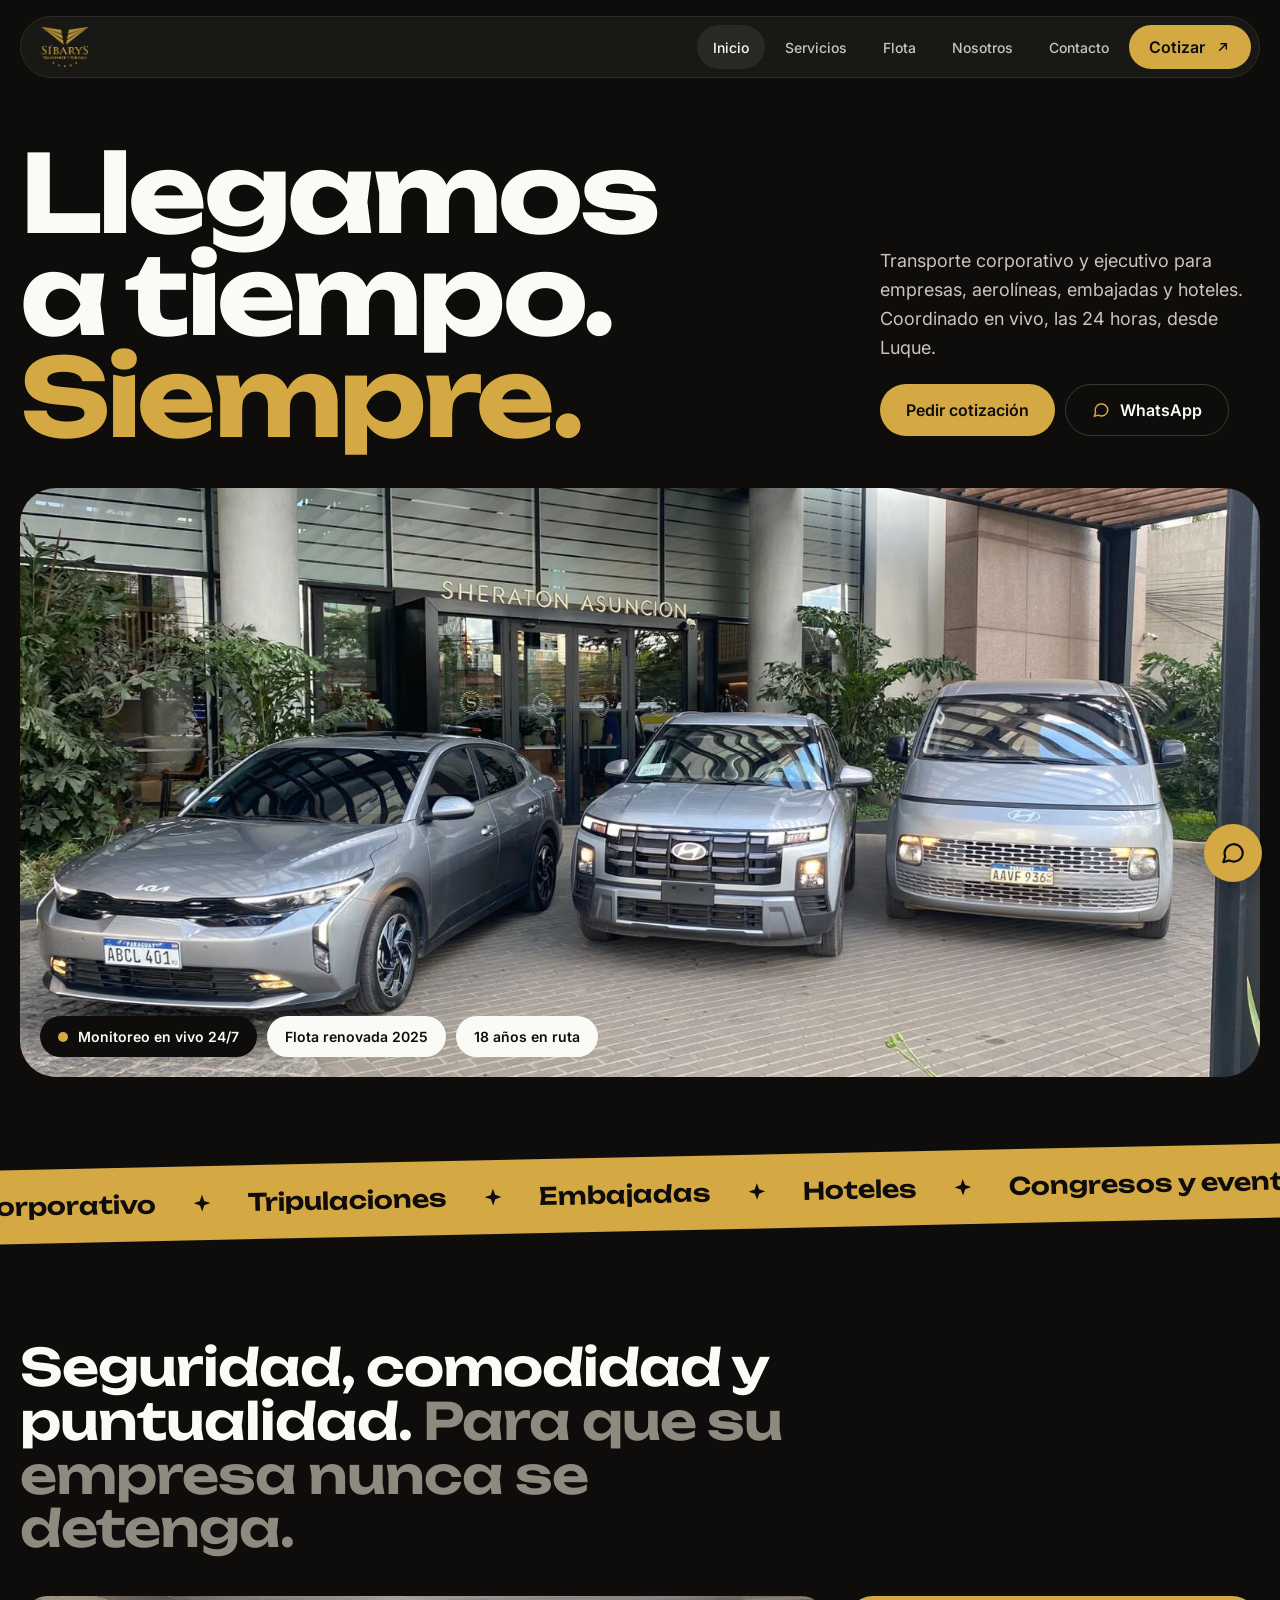
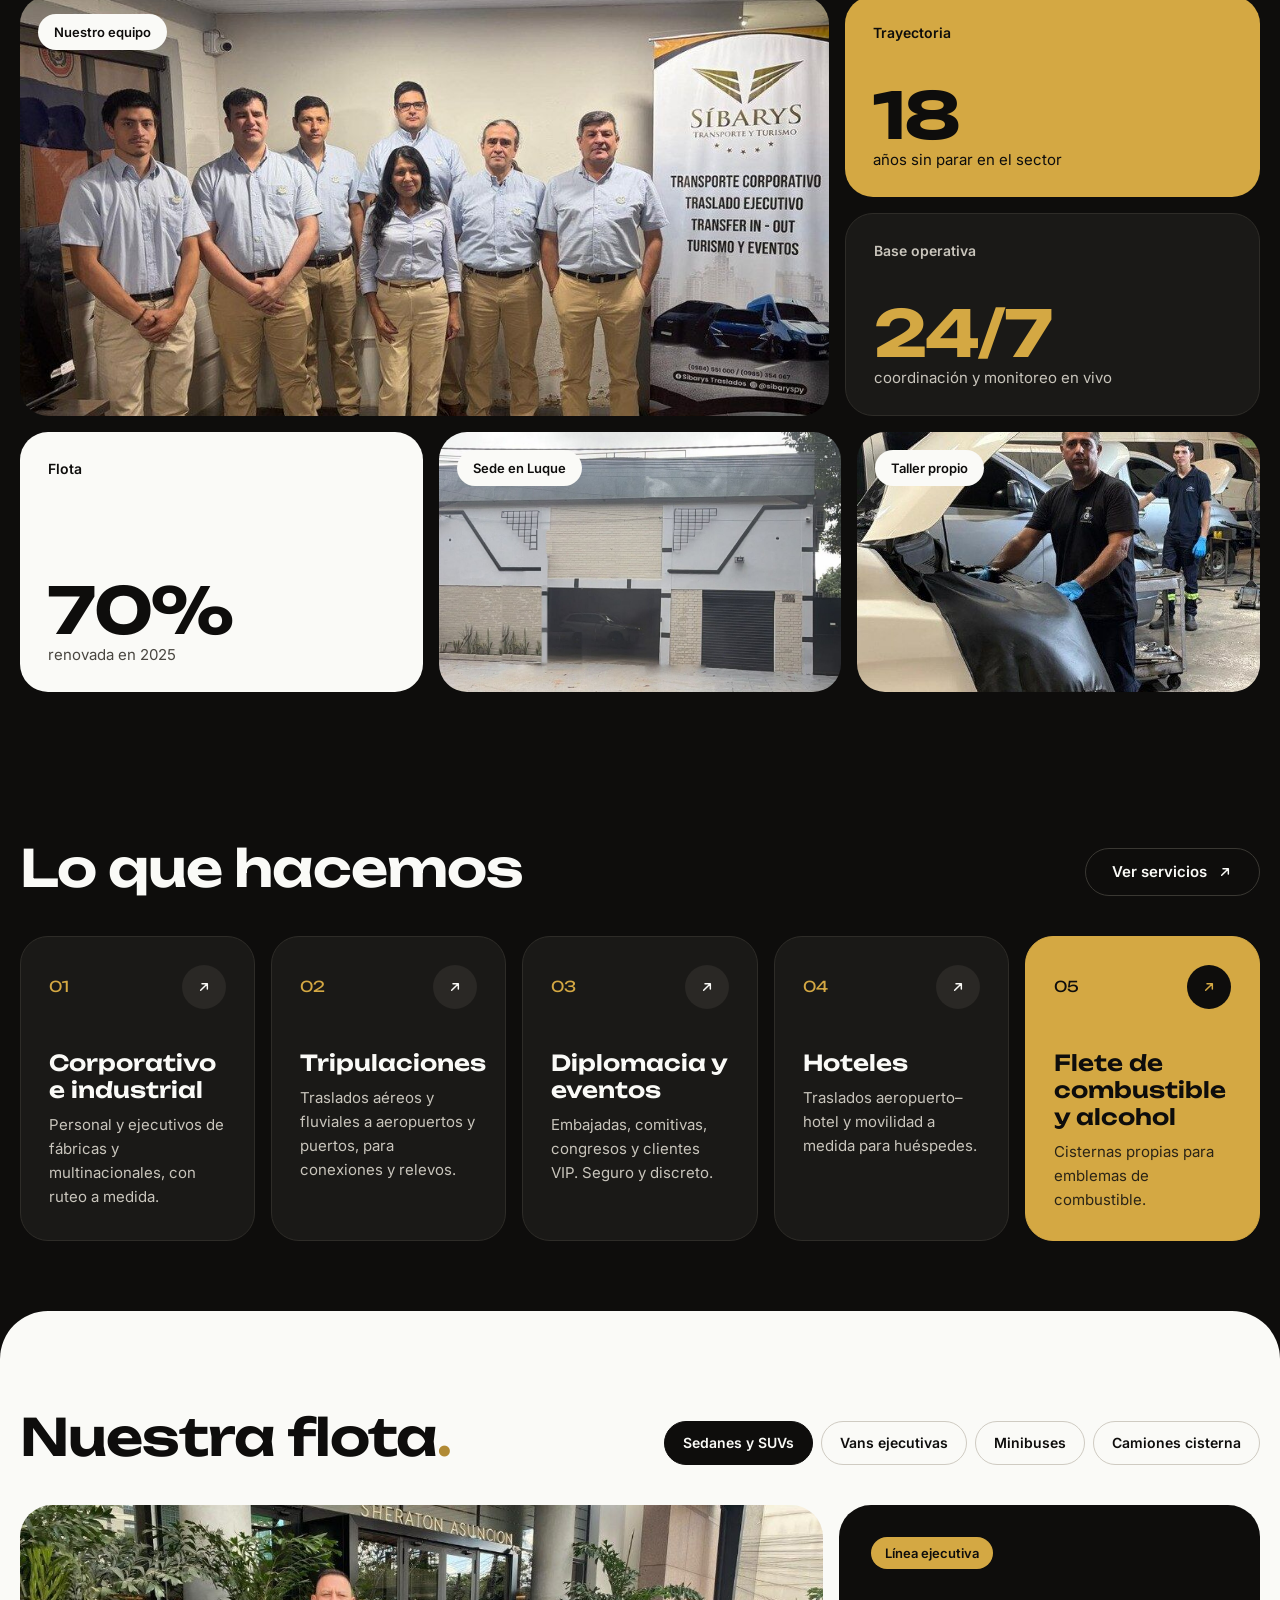
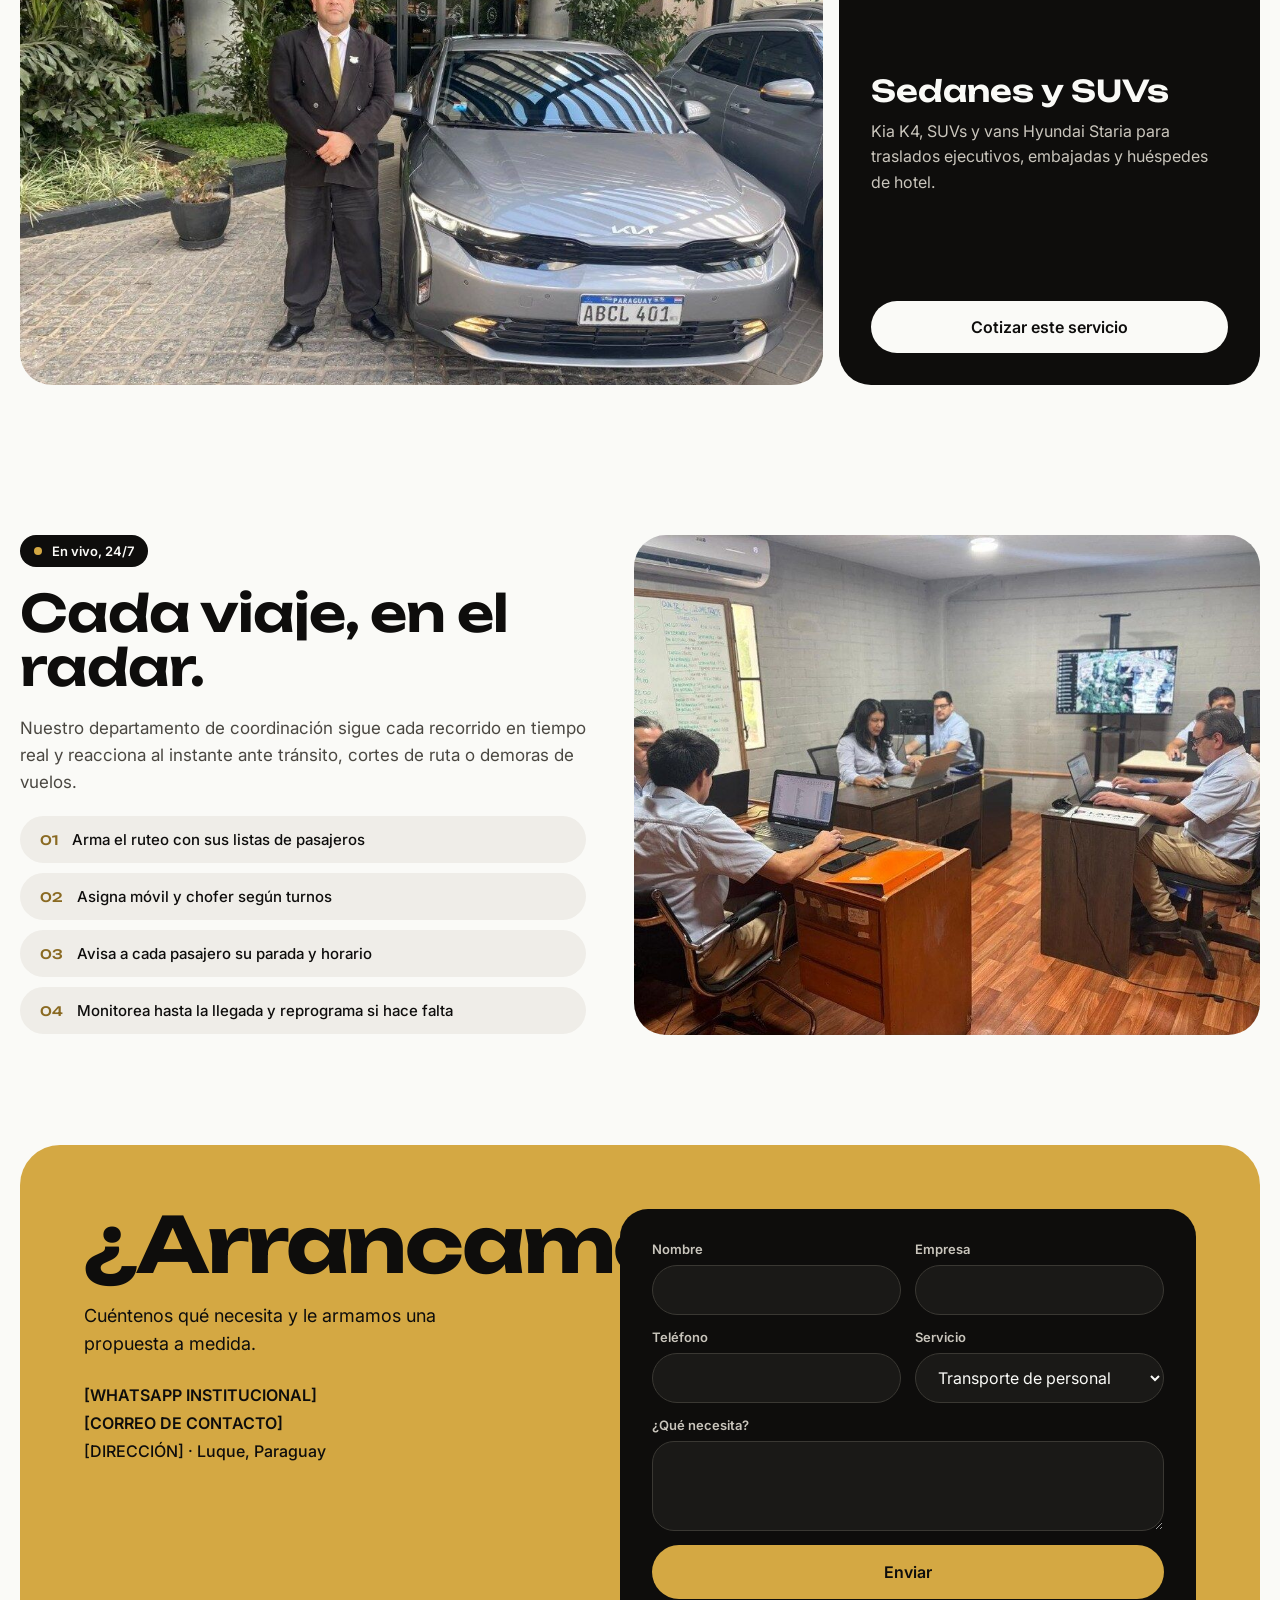
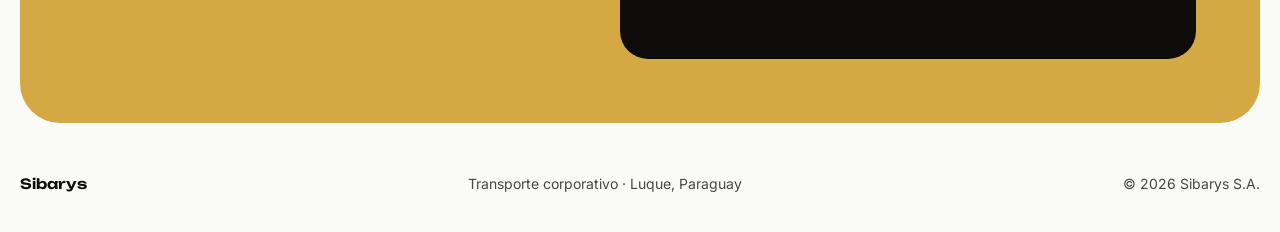
==== index.html @ e6eeb39e "Web Sibarys: Inicio y Servicios (versión joven) Co-Authored-By: Claude Opus 5.5 <noreply@anthropic.c" ====
<!doctype html>
<html lang="es">
<head>
<meta charset="utf-8">
<meta name="viewport" content="width=device-width, initial-scale=1">
<title>Sibarys · Transporte corporativo en Paraguay</title>
<meta name="description" content="Transporte corporativo y ejecutivo para empresas, aerolíneas, embajadas y hoteles. Coordinación y monitoreo 24/7 desde Luque, Paraguay.">
<meta name="theme-color" content="#0E0D0C">
<meta property="og:title" content="Sibarys · Transporte corporativo en Paraguay">
<meta property="og:description" content="Transporte corporativo y ejecutivo para empresas, aerolíneas, embajadas y hoteles. Coordinación y monitoreo 24/7 desde Luque, Paraguay.">
<meta property="og:image" content="img/og.jpg">
<meta property="og:type" content="website">
<meta property="og:locale" content="es_PY">
<link rel="icon" type="image/png" href="img/favicon.png">
<link rel="preconnect" href="https://fonts.googleapis.com">
<link rel="preconnect" href="https://fonts.gstatic.com" crossorigin>
<link href="https://fonts.googleapis.com/css2?family=Unbounded:wght@500;600;700&family=Inter:wght@400;500;600;700&display=swap" rel="stylesheet">
<link rel="stylesheet" href="styles.css">
<script src="app.js" defer></script>
</head>
<body>
<div class="nav-wrap contenedor">
  <header class="nav">
    <a class="nav-logo" href="index.html"><img src="img/logo.png" alt="Sibarys Transporte Corporativo" width="48" height="42"></a>
    <button class="btn-menu" type="button" aria-label="Abrir menú" aria-expanded="false"><svg aria-hidden="true" width="20" height="20" viewBox="0 0 24 24" fill="none" stroke="currentColor" stroke-width="2.2" stroke-linecap="round"><path d="M4 7h16M4 12h16M4 17h16"/></svg></button>
    <nav class="nav-links" aria-label="Principal">
      <a href="index.html" class="activo" aria-current="page">Inicio</a>
      <a href="servicios.html">Servicios</a>
      <a href="index.html#flota">Flota</a>
      <a href="index.html#nosotros">Nosotros</a>
      <a href="#contacto">Contacto</a>
      <a class="boton boton-oro" href="#contacto">Cotizar <svg aria-hidden="true" width="16" height="16" viewBox="0 0 24 24" fill="none" stroke="currentColor" stroke-width="2.2" stroke-linecap="round" stroke-linejoin="round"><path d="M7 17L17 7M9 7h8v8"/></svg></a>
    </nav>
  </header>
</div>

<main>
<section class="contenedor hero">
  <div class="hero-top">
    <h1>Llegamos<br>a tiempo.<br><span class="oro">Siempre.</span></h1>
    <div class="hero-texto">
      <p>Transporte corporativo y ejecutivo para empresas, aerolíneas, embajadas y hoteles. Coordinado en vivo, las 24 horas, desde Luque.</p>
      <div class="acciones">
        <a class="boton boton-oro" href="#contacto">Pedir cotización</a>
        <a class="boton boton-borde" href="#contacto" data-whatsapp="#contacto"><span class="oro" style="display:flex"><svg aria-hidden="true" width="18" height="18" viewBox="0 0 24 24" fill="none" stroke="currentColor" stroke-width="2" stroke-linecap="round" stroke-linejoin="round"><path d="M21 11.5a8.4 8.4 0 0 1-12.6 7.3L3 20.5l1.8-5.2A8.4 8.4 0 1 1 21 11.5z"/></svg></span>WhatsApp</a>
      </div>
    </div>
  </div>
  <div class="hero-foto">
    <img src="img/linea-ejecutiva.jpg" alt="Sedán, SUV y van de la línea ejecutiva de Sibarys" width="1600" height="1200" fetchpriority="high">
    <div class="chips">
      <span class="chip chip-oscuro"><span class="punto vivo" aria-hidden="true"></span>Monitoreo en vivo 24/7</span>
      <span class="chip">Flota renovada 2025</span>
      <span class="chip">18 años en ruta</span>
    </div>
  </div>
</section>

<div class="cinta-wrap" aria-hidden="true"><div class="cinta"><span>Corporativo</span><svg aria-hidden="true" width="20" height="20" viewBox="0 0 24 24"><path d="M12 2l2.6 7.4L22 12l-7.4 2.6L12 22l-2.6-7.4L2 12l7.4-2.6z" fill="currentColor"/></svg><span>Tripulaciones</span><svg aria-hidden="true" width="20" height="20" viewBox="0 0 24 24"><path d="M12 2l2.6 7.4L22 12l-7.4 2.6L12 22l-2.6-7.4L2 12l7.4-2.6z" fill="currentColor"/></svg><span>Embajadas</span><svg aria-hidden="true" width="20" height="20" viewBox="0 0 24 24"><path d="M12 2l2.6 7.4L22 12l-7.4 2.6L12 22l-2.6-7.4L2 12l7.4-2.6z" fill="currentColor"/></svg><span>Hoteles</span><svg aria-hidden="true" width="20" height="20" viewBox="0 0 24 24"><path d="M12 2l2.6 7.4L22 12l-7.4 2.6L12 22l-2.6-7.4L2 12l7.4-2.6z" fill="currentColor"/></svg><span>Congresos y eventos</span><svg aria-hidden="true" width="20" height="20" viewBox="0 0 24 24"><path d="M12 2l2.6 7.4L22 12l-7.4 2.6L12 22l-2.6-7.4L2 12l7.4-2.6z" fill="currentColor"/></svg><span>Cisternas</span><svg aria-hidden="true" width="20" height="20" viewBox="0 0 24 24"><path d="M12 2l2.6 7.4L22 12l-7.4 2.6L12 22l-2.6-7.4L2 12l7.4-2.6z" fill="currentColor"/></svg><span>Corporativo</span><svg aria-hidden="true" width="20" height="20" viewBox="0 0 24 24"><path d="M12 2l2.6 7.4L22 12l-7.4 2.6L12 22l-2.6-7.4L2 12l7.4-2.6z" fill="currentColor"/></svg><span>Tripulaciones</span><svg aria-hidden="true" width="20" height="20" viewBox="0 0 24 24"><path d="M12 2l2.6 7.4L22 12l-7.4 2.6L12 22l-2.6-7.4L2 12l7.4-2.6z" fill="currentColor"/></svg><span>Embajadas</span><svg aria-hidden="true" width="20" height="20" viewBox="0 0 24 24"><path d="M12 2l2.6 7.4L22 12l-7.4 2.6L12 22l-2.6-7.4L2 12l7.4-2.6z" fill="currentColor"/></svg><span>Hoteles</span><svg aria-hidden="true" width="20" height="20" viewBox="0 0 24 24"><path d="M12 2l2.6 7.4L22 12l-7.4 2.6L12 22l-2.6-7.4L2 12l7.4-2.6z" fill="currentColor"/></svg><span>Congresos y eventos</span><svg aria-hidden="true" width="20" height="20" viewBox="0 0 24 24"><path d="M12 2l2.6 7.4L22 12l-7.4 2.6L12 22l-2.6-7.4L2 12l7.4-2.6z" fill="currentColor"/></svg><span>Cisternas</span><svg aria-hidden="true" width="20" height="20" viewBox="0 0 24 24"><path d="M12 2l2.6 7.4L22 12l-7.4 2.6L12 22l-2.6-7.4L2 12l7.4-2.6z" fill="currentColor"/></svg></div></div>

<section class="contenedor seccion" id="nosotros">
  <h2 class="titulo-seccion" style="max-width:820px;margin-bottom:40px">Seguridad, comodidad y puntualidad. <span class="gris-medio">Para que su empresa nunca se detenga.</span></h2>
  <div class="bento">
    <div class="bento-fila">
      <div class="tile" style="flex:2 1 540px;height:420px"><img src="img/equipo.jpg" alt="Equipo de Sibarys" loading="lazy"><span class="chip">Nuestro equipo</span></div>
      <div style="flex:1 1 280px;min-width:0;display:flex;flex-direction:column;gap:16px">
        <div class="tile tile-dato t-oro" style="flex:1 1 auto"><span class="rotulo">Trayectoria</span><div><div class="numero">18</div><div class="detalle">años sin parar en el sector</div></div></div>
        <div class="tile tile-dato t-carbon" style="flex:1 1 auto"><span class="rotulo">Base operativa</span><div><div class="numero">24/7</div><div class="detalle">coordinación y monitoreo en vivo</div></div></div>
      </div>
    </div>
    <div class="bento-fila">
      <div class="tile tile-dato t-blanco" style="flex:1 1 280px"><span class="rotulo">Flota</span><div><div class="numero">70%</div><div class="detalle">renovada en 2025</div></div></div>
      <div class="tile" style="flex:1 1 280px;height:260px"><img src="img/sede.jpg" alt="Fachada de la sede de Sibarys en Luque" loading="lazy"><span class="chip">Sede en Luque</span></div>
      <div class="tile" style="flex:1 1 280px;height:260px"><img src="img/taller.jpg" alt="Taller de mantenimiento propio" loading="lazy"><span class="chip">Taller propio</span></div>
    </div>
  </div>
</section>

<section class="contenedor seccion" style="padding-bottom:0">
  <div class="cabecera">
    <h2 class="titulo-seccion">Lo que hacemos</h2>
    <a class="boton boton-borde" href="servicios.html" style="min-height:48px;font-size:15px">Ver servicios <svg aria-hidden="true" width="16" height="16" viewBox="0 0 24 24" fill="none" stroke="currentColor" stroke-width="2.2" stroke-linecap="round" stroke-linejoin="round"><path d="M7 17L17 7M9 7h8v8"/></svg></a>
  </div>
  <div class="grilla-servicios">
      <a class="tarjeta-servicio" href="servicios.html">
        <div class="top"><span class="num">01</span><span class="flecha"><svg aria-hidden="true" width="16" height="16" viewBox="0 0 24 24" fill="none" stroke="currentColor" stroke-width="2.2" stroke-linecap="round" stroke-linejoin="round"><path d="M7 17L17 7M9 7h8v8"/></svg></span></div>
        <div><h3>Corporativo e industrial</h3><p>Personal y ejecutivos de fábricas y multinacionales, con ruteo a medida.</p></div>
      </a>
      <a class="tarjeta-servicio" href="servicios.html">
        <div class="top"><span class="num">02</span><span class="flecha"><svg aria-hidden="true" width="16" height="16" viewBox="0 0 24 24" fill="none" stroke="currentColor" stroke-width="2.2" stroke-linecap="round" stroke-linejoin="round"><path d="M7 17L17 7M9 7h8v8"/></svg></span></div>
        <div><h3>Tripulaciones</h3><p>Traslados aéreos y fluviales a aeropuertos y puertos, para conexiones y relevos.</p></div>
      </a>
      <a class="tarjeta-servicio" href="servicios.html">
        <div class="top"><span class="num">03</span><span class="flecha"><svg aria-hidden="true" width="16" height="16" viewBox="0 0 24 24" fill="none" stroke="currentColor" stroke-width="2.2" stroke-linecap="round" stroke-linejoin="round"><path d="M7 17L17 7M9 7h8v8"/></svg></span></div>
        <div><h3>Diplomacia y eventos</h3><p>Embajadas, comitivas, congresos y clientes VIP. Seguro y discreto.</p></div>
      </a>
      <a class="tarjeta-servicio" href="servicios.html">
        <div class="top"><span class="num">04</span><span class="flecha"><svg aria-hidden="true" width="16" height="16" viewBox="0 0 24 24" fill="none" stroke="currentColor" stroke-width="2.2" stroke-linecap="round" stroke-linejoin="round"><path d="M7 17L17 7M9 7h8v8"/></svg></span></div>
        <div><h3>Hoteles</h3><p>Traslados aeropuerto–hotel y movilidad a medida para huéspedes.</p></div>
      </a>
      <a class="tarjeta-servicio destacada" href="servicios.html">
        <div class="top"><span class="num">05</span><span class="flecha"><svg aria-hidden="true" width="16" height="16" viewBox="0 0 24 24" fill="none" stroke="currentColor" stroke-width="2.2" stroke-linecap="round" stroke-linejoin="round"><path d="M7 17L17 7M9 7h8v8"/></svg></span></div>
        <div><h3>Flete de combustible y alcohol</h3><p>Cisternas propias para emblemas de combustible.</p></div>
      </a>
  </div>
</section>

<div class="zona-clara">
  <section class="contenedor seccion" id="flota" data-visor>
    <script type="application/json">[{"nombre": "Sedanes y SUVs", "etiqueta": "Línea ejecutiva", "texto": "Kia K4, SUVs y vans Hyundai Staria para traslados ejecutivos, embajadas y huéspedes de hotel.", "foto": "img/sedan-chofer.jpg", "alt": "Chofer de Sibarys junto a un Kia K4"}, {"nombre": "Vans ejecutivas", "etiqueta": "Hyundai Staria", "texto": "Para grupos chicos, tripulaciones y comitivas, con todo el confort de la línea ejecutiva.", "foto": "img/vans.jpg", "alt": "Tres vans Hyundai Staria de Sibarys"}, {"nombre": "Minibuses", "etiqueta": "Sprinter y Master", "texto": "Mercedes-Benz Sprinter y Renault Master para transporte de personal, grupos y eventos de gran envergadura.", "foto": "img/minibuses.jpg", "alt": "Minibuses Mercedes-Benz Sprinter en el tinglado de Sibarys", "pos": "center 65%"}, {"nombre": "Camiones cisterna", "etiqueta": "Scania e Iveco", "texto": "Flete de combustible y alcohol en cisternas propias para emblemas de combustible.", "foto": "img/cisterna-scania.jpg", "alt": "Camión Scania con cisterna"}]</script>
    <div class="cabecera">
      <h2 class="titulo-seccion">Nuestra flota<span style="color:#B08A35">.</span></h2>
      <div class="pestanas" role="tablist" aria-label="Tipos de vehículo"><button class="pestana" type="button" role="tab" aria-selected="true">Sedanes y SUVs</button><button class="pestana" type="button" role="tab" aria-selected="false">Vans ejecutivas</button><button class="pestana" type="button" role="tab" aria-selected="false">Minibuses</button><button class="pestana" type="button" role="tab" aria-selected="false">Camiones cisterna</button></div>
    </div>
    <div class="visor">
      <div class="visor-foto"><img data-campo="foto" src="img/sedan-chofer.jpg" alt="Chofer de Sibarys junto a un Kia K4" loading="lazy"></div>
      <div class="visor-info">
        <span class="etiqueta" data-campo="etiqueta">Línea ejecutiva</span>
        <div><h3 data-campo="nombre">Sedanes y SUVs</h3><p data-campo="texto">Kia K4, SUVs y vans Hyundai Staria para traslados ejecutivos, embajadas y huéspedes de hotel.</p></div>
        <a class="boton boton-blanco" href="#contacto">Cotizar este servicio</a>
      </div>
    </div>
  </section>

  <section class="contenedor coordinacion" style="padding-top:110px">
    <div class="coordinacion-texto">
      <span class="chip chip-oscuro" style="align-self:flex-start;font-size:13px;padding:8px 14px"><span class="punto vivo" aria-hidden="true" style="width:8px;height:8px"></span>En vivo, 24/7</span>
      <h2 class="titulo-seccion">Cada viaje, en el radar.</h2>
      <p>Nuestro departamento de coordinación sigue cada recorrido en tiempo real y reacciona al instante ante tránsito, cortes de ruta o demoras de vuelos.</p>
      <ol class="pasos">
        <li><span>01</span>Arma el ruteo con sus listas de pasajeros</li>
        <li><span>02</span>Asigna móvil y chofer según turnos</li>
        <li><span>03</span>Avisa a cada pasajero su parada y horario</li>
        <li><span>04</span>Monitorea hasta la llegada y reprograma si hace falta</li>
      </ol>
    </div>
    <div class="coordinacion-foto"><img src="img/monitoreo.jpg" alt="Sala de monitoreo de Sibarys" loading="lazy"></div>
  </section>
</div>
</main>
<section class="contacto" id="contacto">
  <div class="contacto-caja">
    <div class="contacto-texto">
      <h2>¿Arrancamos?</h2>
      <p>Cuéntenos qué necesita y le armamos una propuesta a medida.</p>
      <div class="datos">
        <span>[WHATSAPP INSTITUCIONAL]</span>
        <span>[CORREO DE CONTACTO]</span>
        <span style="font-weight:500">[DIRECCIÓN] · Luque, Paraguay</span>
      </div>
    </div>
    <form class="formulario" novalidate>
      <label>Nombre<input name="nombre" type="text" autocomplete="name" required></label>
      <label>Empresa<input name="empresa" type="text" autocomplete="organization"></label>
      <label>Teléfono<input name="telefono" type="tel" autocomplete="tel" required></label>
      <label>Servicio
        <select name="servicio">
          <option>Transporte de personal</option>
          <option>Traslados ejecutivos</option>
          <option>Tripulaciones</option>
          <option>Embajadas y eventos</option>
          <option>Hoteles</option>
          <option>Flete en cisterna</option>
        </select>
      </label>
      <label class="ancho">¿Qué necesita?<textarea name="mensaje" rows="3"></textarea></label>
      <button class="boton boton-oro" type="submit">Enviar</button>
      <p class="aviso-form" role="status" aria-live="polite"></p>
    </form>
  </div>
</section>
<footer class="pie">
  <div class="contenedor">
    <strong>Sibarys</strong>
    <span>Transporte corporativo · Luque, Paraguay</span>
    <span>© 2026 Sibarys S.A.</span>
  </div>
</footer>
<a class="wa-flotante" href="#contacto" data-whatsapp="#contacto" aria-label="Escribir por WhatsApp"><svg aria-hidden="true" width="26" height="26" viewBox="0 0 24 24" fill="none" stroke="currentColor" stroke-width="2" stroke-linecap="round" stroke-linejoin="round"><path d="M21 11.5a8.4 8.4 0 0 1-12.6 7.3L3 20.5l1.8-5.2A8.4 8.4 0 1 1 21 11.5z"/></svg></a>
</body>
</html>
---- styles.css ----
:root {
  --negro: #0E0D0C;
  --carbon: #1A1917;
  --gris: #2A2825;
  --borde: #2E2C28;
  --borde-claro: #3A3833;
  --texto-suave: #C9C5BC;
  --blanco: #FAFAF7;
  --claro: #EFEDE8;
  --gris-texto: #4A4741;
  --oro: #D4A843;
  --oro-texto: #8A6A22;
  --display: "Unbounded", Inter, system-ui, sans-serif;
}

* { box-sizing: border-box; }
html { scroll-behavior: smooth; }
body {
  margin: 0;
  font-family: Inter, system-ui, -apple-system, "Segoe UI", sans-serif;
  background: var(--negro);
  color: var(--blanco);
  overflow-x: hidden;
  -webkit-font-smoothing: antialiased;
}
img { display: block; max-width: 100%; }
a { color: inherit; }
h1, h2, h3 { margin: 0; }
p { margin: 0; }

.contenedor { max-width: 1280px; margin: 0 auto; padding-left: 20px; padding-right: 20px; }
.display { font-family: var(--display); letter-spacing: -0.02em; }
.oro { color: var(--oro); }

/* ---------- Navegación ---------- */
.nav-wrap { position: sticky; top: 0; z-index: 20; padding-top: 16px; }
.nav {
  display: flex; align-items: center; justify-content: space-between; gap: 12px;
  padding: 8px 8px 8px 20px;
  background: rgba(26, 25, 23, 0.92); backdrop-filter: blur(12px);
  border: 1px solid var(--borde); border-radius: 999px;
}
.nav-logo img { height: 42px; width: auto; }
.nav-links { display: flex; align-items: center; gap: 4px; font-size: 14px; font-weight: 500; }
.nav-links a {
  display: inline-flex; align-items: center; min-height: 44px; padding: 0 16px;
  border-radius: 999px; color: var(--texto-suave); text-decoration: none;
}
.nav-links a:hover { color: var(--blanco); }
.nav-links a.activo { background: var(--gris); color: var(--blanco); }
.btn-menu { display: none; }

.boton {
  display: inline-flex; align-items: center; justify-content: center; gap: 10px;
  min-height: 52px; padding: 0 26px; border-radius: 999px;
  font-weight: 600; font-size: 16px; text-decoration: none; border: 0; cursor: pointer;
  font-family: inherit; transition: transform .15s ease, filter .15s ease;
}
.boton:hover { transform: translateY(-1px); filter: brightness(1.06); }
.boton-oro { background: var(--oro); color: var(--negro); }
.boton-borde { border: 1px solid var(--borde-claro); color: var(--blanco); background: transparent; }
.boton-negro { background: var(--negro); color: var(--blanco); }
.boton-borde-negro { border: 1.5px solid var(--negro); color: var(--negro); background: transparent; }
.boton-blanco { background: var(--blanco); color: var(--negro); }
.nav-links .boton { min-height: 44px; padding: 0 20px; color: var(--negro); }

@media (max-width: 900px) {
  .btn-menu {
    display: inline-flex; align-items: center; justify-content: center;
    width: 44px; height: 44px; border-radius: 999px; border: 0;
    background: var(--gris); color: var(--blanco); cursor: pointer;
  }
  .nav { flex-wrap: wrap; border-radius: 28px; }
  .nav-links { display: none; width: 100%; flex-direction: column; align-items: stretch; padding: 8px 4px 6px; }
  .nav.abierto .nav-links { display: flex; }
  .nav-links .boton { justify-content: center; margin-top: 4px; }
}

/* ---------- Hero ---------- */
.hero { padding-top: 64px; padding-bottom: 40px; display: flex; flex-direction: column; gap: 40px; }
.hero-top { display: flex; flex-wrap: wrap; align-items: flex-end; justify-content: space-between; gap: 32px; }
.hero h1 {
  font-family: var(--display); font-weight: 700;
  font-size: clamp(46px, 8.4vw, 124px); line-height: 0.95; letter-spacing: -0.035em;
  flex: 1 1 600px; min-width: 0;
}
.hero-texto { flex: 0 1 380px; display: flex; flex-direction: column; gap: 22px; padding-bottom: 12px; }
.hero-texto p { font-size: 18px; line-height: 1.6; color: var(--texto-suave); }
.acciones { display: flex; flex-wrap: wrap; gap: 10px; }
.hero-foto { position: relative; border-radius: 36px; overflow: hidden; }
.hero-foto img { width: 100%; height: clamp(320px, 46vw, 620px); object-fit: cover; }
.chips { position: absolute; left: 20px; right: 20px; bottom: 20px; display: flex; flex-wrap: wrap; gap: 10px; }
.chip {
  display: inline-flex; align-items: center; gap: 10px; padding: 12px 18px; border-radius: 999px;
  background: var(--blanco); color: var(--negro); font-size: 14px; font-weight: 600;
}
.chip-oscuro { background: var(--negro); color: var(--blanco); }
.punto { width: 10px; height: 10px; border-radius: 999px; background: var(--oro); }
.punto.vivo { animation: latido 1.6s ease-in-out infinite; }
@keyframes latido { 0%,100% { opacity: 1; } 50% { opacity: .35; } }

/* ---------- Cinta ---------- */
.cinta-wrap {
  background: var(--oro); color: var(--negro); padding: 22px 0; margin: 40px -2% 0;
  width: 104%; transform: rotate(-1.2deg); overflow: hidden;
}
.cinta {
  display: flex; gap: 36px; width: max-content; align-items: center; white-space: nowrap;
  font-family: var(--display); font-weight: 600; font-size: 24px;
  animation: cinta 28s linear infinite;
}
@keyframes cinta { from { transform: translateX(0); } to { transform: translateX(-50%); } }
@media (prefers-reduced-motion: reduce) { .cinta, .punto.vivo { animation: none; } }

/* ---------- Secciones ---------- */
.seccion { padding-top: 110px; padding-bottom: 40px; }
.titulo-seccion { font-family: var(--display); font-weight: 600; font-size: clamp(30px, 4vw, 52px); line-height: 1.05; letter-spacing: -0.02em; }
.cabecera { display: flex; flex-wrap: wrap; align-items: flex-end; justify-content: space-between; gap: 20px; margin-bottom: 40px; }
.gris-medio { color: #8F8A80; }

/* Bento */
.bento { display: flex; flex-direction: column; gap: 16px; }
.bento-fila { display: flex; flex-wrap: wrap; gap: 16px; }
.tile { border-radius: 28px; overflow: hidden; position: relative; min-width: 0; }
.tile img { width: 100%; height: 100%; object-fit: cover; }
.tile .chip { position: absolute; left: 18px; top: 18px; font-size: 13px; padding: 10px 16px; }
.tile-dato { padding: 28px; display: flex; flex-direction: column; justify-content: space-between; gap: 20px; min-height: 190px; }
.tile-dato .rotulo { font-size: 14px; font-weight: 600; }
.tile-dato .numero { font-family: var(--display); font-weight: 700; font-size: 64px; line-height: .9; letter-spacing: -0.03em; }
.tile-dato .detalle { font-size: 15px; margin-top: 6px; }
.t-oro { background: var(--oro); color: var(--negro); }
.t-carbon { background: var(--carbon); border: 1px solid var(--borde); }
.t-carbon .rotulo, .t-carbon .detalle { color: var(--texto-suave); }
.t-carbon .numero { color: var(--oro); }
.t-blanco { background: var(--blanco); color: var(--negro); }
.t-blanco .detalle { color: var(--gris-texto); }

/* Servicios (tarjetas) */
.grilla-servicios { display: grid; grid-template-columns: repeat(auto-fit, minmax(220px, 1fr)); gap: 16px; }
.tarjeta-servicio {
  display: flex; flex-direction: column; gap: 40px; padding: 28px; border-radius: 28px;
  background: var(--carbon); border: 1px solid var(--borde); color: var(--blanco); text-decoration: none;
  transition: transform .2s ease, border-color .2s ease;
}
.tarjeta-servicio:hover { transform: translateY(-3px); border-color: var(--oro); }
.tarjeta-servicio .top { display: flex; justify-content: space-between; align-items: center; }
.tarjeta-servicio .num { font-family: var(--display); font-size: 15px; color: var(--oro); }
.flecha { width: 44px; height: 44px; border-radius: 999px; background: var(--gris); display: flex; align-items: center; justify-content: center; }
.tarjeta-servicio h3 { font-family: var(--display); font-weight: 600; font-size: 22px; margin-bottom: 10px; }
.tarjeta-servicio p { font-size: 15px; line-height: 1.6; color: var(--texto-suave); }
.tarjeta-servicio.destacada { background: var(--oro); color: var(--negro); border-color: var(--oro); }
.tarjeta-servicio.destacada .num { color: var(--negro); }
.tarjeta-servicio.destacada .flecha { background: var(--negro); color: var(--oro); }
.tarjeta-servicio.destacada p { color: #2B2416; }

/* Zona clara */
.zona-clara { background: var(--blanco); color: var(--negro); border-radius: 48px 48px 0 0; margin-top: 70px; }
.zona-clara .seccion { padding-top: 100px; }

/* Pestañas (flota y servicios) */
.pestanas { display: flex; flex-wrap: wrap; gap: 8px; }
.pestana {
  min-height: 44px; padding: 0 18px; border-radius: 999px; font: inherit; font-size: 14px; font-weight: 600;
  cursor: pointer; background: transparent; color: var(--negro); border: 1px solid #CFCBC2;
}
.pestana[aria-selected="true"] { background: var(--negro); color: var(--blanco); border-color: var(--negro); }
.visor { display: flex; flex-wrap: wrap; gap: 16px; align-items: stretch; }
.visor-foto { flex: 2 1 560px; min-width: 0; border-radius: 32px; overflow: hidden; }
.visor-foto img { width: 100%; height: 480px; object-fit: cover; transition: opacity .25s ease; }
.visor-info {
  flex: 1 1 300px; min-width: 0; border-radius: 32px; background: var(--negro); color: var(--blanco);
  padding: 32px; display: flex; flex-direction: column; justify-content: space-between; gap: 28px;
}
.etiqueta { align-self: flex-start; padding: 8px 14px; border-radius: 999px; background: var(--oro); color: var(--negro); font-size: 13px; font-weight: 600; }
.visor-info h3 { font-family: var(--display); font-weight: 600; font-size: 30px; line-height: 1.1; margin-bottom: 12px; }
.visor-info p { font-size: 16px; line-height: 1.6; color: var(--texto-suave); }

/* Coordinación */
.coordinacion { display: flex; flex-wrap: wrap; gap: 48px; align-items: center; padding-bottom: 110px; }
.coordinacion-texto { flex: 1 1 420px; min-width: 0; display: flex; flex-direction: column; gap: 20px; }
.coordinacion-texto > p { font-size: 17px; line-height: 1.6; color: var(--gris-texto); }
.pasos { margin: 0; padding: 0; list-style: none; display: flex; flex-direction: column; gap: 10px; }
.pasos li { display: flex; align-items: center; gap: 14px; padding: 14px 20px; border-radius: 999px; background: var(--claro); font-size: 15px; font-weight: 500; }
.pasos span { font-family: var(--display); font-size: 13px; color: var(--oro-texto); }
.coordinacion-foto { flex: 1 1 480px; min-width: 0; border-radius: 32px; overflow: hidden; }
.coordinacion-foto img { width: 100%; height: 500px; object-fit: cover; }

/* Contacto */
.contacto { background: var(--blanco); padding: 0 20px 20px; }
.contacto-caja {
  max-width: 1240px; margin: 0 auto; border-radius: 40px; background: var(--oro); color: var(--negro);
  padding: clamp(32px, 5vw, 64px); display: flex; flex-wrap: wrap; gap: 40px;
}
.contacto-texto { flex: 1 1 380px; min-width: 0; display: flex; flex-direction: column; gap: 20px; }
.contacto-texto h2 { font-family: var(--display); font-weight: 700; font-size: clamp(40px, 6vw, 84px); line-height: .95; letter-spacing: -0.03em; }
.contacto-texto p { font-size: 18px; line-height: 1.55; max-width: 420px; }
.datos { display: flex; flex-direction: column; gap: 8px; font-size: 16px; font-weight: 600; padding-top: 8px; }
.formulario {
  flex: 1 1 460px; min-width: 0; background: var(--negro); color: var(--blanco); border-radius: 28px; padding: 32px;
  display: grid; grid-template-columns: repeat(auto-fit, minmax(200px, 1fr)); gap: 14px;
}
.formulario label { display: flex; flex-direction: column; gap: 8px; font-size: 13px; font-weight: 600; color: var(--texto-suave); }
.formulario .ancho { grid-column: 1 / -1; }
.formulario input, .formulario select, .formulario textarea {
  min-height: 50px; padding: 0 18px; border-radius: 999px; border: 1px solid var(--borde-claro);
  background: var(--carbon); color: var(--blanco); font: inherit; font-size: 16px; font-weight: 400;
}
.formulario textarea { padding: 14px 18px; border-radius: 22px; resize: vertical; }
.formulario input:focus, .formulario select:focus, .formulario textarea:focus { outline: 2px solid var(--oro); outline-offset: 1px; }
.formulario .boton { grid-column: 1 / -1; min-height: 54px; }
.aviso-form { grid-column: 1 / -1; font-size: 14px; color: var(--oro); min-height: 1em; }

/* Pie */
.pie { background: var(--blanco); color: var(--gris-texto); }
.pie .contenedor { padding-top: 32px; padding-bottom: 40px; display: flex; flex-wrap: wrap; align-items: center; justify-content: space-between; gap: 16px; font-size: 14px; }
.pie strong { font-family: var(--display); font-weight: 600; color: var(--negro); }

/* WhatsApp flotante */
.wa-flotante {
  position: fixed; right: 18px; bottom: 18px; z-index: 30; width: 58px; height: 58px; border-radius: 999px;
  background: var(--oro); color: var(--negro); display: flex; align-items: center; justify-content: center;
  box-shadow: 0 12px 30px -10px rgba(0,0,0,.6);
}

/* ---------- Página Servicios ---------- */
.titulo-pagina { padding-top: 64px; padding-bottom: 56px; display: flex; flex-wrap: wrap; align-items: flex-end; justify-content: space-between; gap: 28px; }
.titulo-pagina h1 { font-family: var(--display); font-weight: 700; font-size: clamp(46px, 8vw, 116px); line-height: .95; letter-spacing: -0.035em; }
.titulo-pagina p { font-size: 18px; line-height: 1.6; color: var(--texto-suave); max-width: 400px; }
.explorador { display: flex; flex-wrap: wrap; gap: 16px; align-items: stretch; padding-bottom: 100px; }
.lista-servicios { flex: 1 1 320px; min-width: 0; display: flex; flex-direction: column; gap: 10px; }
.item-servicio {
  display: flex; align-items: center; gap: 16px; min-height: 64px; padding: 0 22px; border-radius: 999px;
  font: inherit; font-size: 16px; font-weight: 600; cursor: pointer; width: 100%; text-align: left;
  background: var(--carbon); color: var(--blanco); border: 1px solid var(--borde);
}
.item-servicio .num { font-family: var(--display); font-size: 13px; color: var(--oro); }
.item-servicio .nombre { flex: 1 1 auto; }
.item-servicio[aria-selected="true"] { background: var(--oro); color: var(--negro); border-color: var(--oro); }
.item-servicio[aria-selected="true"] .num { color: var(--negro); }
.detalle-servicio { flex: 2 1 600px; min-width: 0; border-radius: 36px; overflow: hidden; background: var(--carbon); border: 1px solid var(--borde); display: flex; flex-direction: column; }
.detalle-foto { position: relative; }
.detalle-foto img { width: 100%; height: 380px; object-fit: cover; }
.detalle-foto .etiqueta { position: absolute; left: 20px; top: 20px; font-family: var(--display); font-size: 14px; padding: 10px 16px; }
.detalle-cuerpo { padding: 32px; display: flex; flex-direction: column; gap: 18px; }
.detalle-cuerpo h2 { font-family: var(--display); font-weight: 600; font-size: clamp(26px, 3vw, 38px); line-height: 1.1; letter-spacing: -0.02em; }
.detalle-cuerpo p { font-size: 17px; line-height: 1.65; color: var(--texto-suave); }
.detalle-pie { display: flex; flex-wrap: wrap; align-items: center; justify-content: space-between; gap: 16px; padding-top: 6px; }
.unidades { display: inline-flex; align-items: center; gap: 10px; padding: 10px 16px; border-radius: 999px; background: var(--gris); font-size: 14px; }
.unidades .punto { width: 8px; height: 8px; }
.grilla-pasos { margin: 0; padding: 0; list-style: none; display: grid; grid-template-columns: repeat(auto-fit, minmax(240px, 1fr)); gap: 16px; }
.grilla-pasos li { border-radius: 28px; background: var(--claro); padding: 28px; display: flex; flex-direction: column; gap: 32px; }
.grilla-pasos .n { font-family: var(--display); font-weight: 700; font-size: 44px; line-height: 1; color: var(--oro-texto); }
.grilla-pasos h3 { font-size: 19px; font-weight: 700; margin-bottom: 8px; }
.grilla-pasos p { font-size: 15px; line-height: 1.6; color: var(--gris-texto); }
.grilla-pasos li.oscuro { background: var(--negro); color: var(--blanco); }
.grilla-pasos li.oscuro .n { color: var(--oro); }
.grilla-pasos li.oscuro p { color: var(--texto-suave); }
.cta-caja { max-width: 1240px; margin: 0 auto; border-radius: 40px; background: var(--oro); color: var(--negro); padding: clamp(32px, 5vw, 64px); display: flex; flex-wrap: wrap; align-items: center; justify-content: space-between; gap: 32px; }
.cta-caja h2 { font-family: var(--display); font-weight: 700; font-size: clamp(36px, 5vw, 68px); line-height: .95; letter-spacing: -0.03em; margin-bottom: 14px; }
.cta-caja p { font-size: 18px; line-height: 1.55; }

@media (max-width: 600px) {
  .visor-foto img, .coordinacion-foto img { height: 320px; }
  .detalle-foto img { height: 260px; }
  .pasos li { border-radius: 22px; }
  .chips .chip:not(.chip-oscuro) { display: none; }
}

main { overflow-x: hidden; }
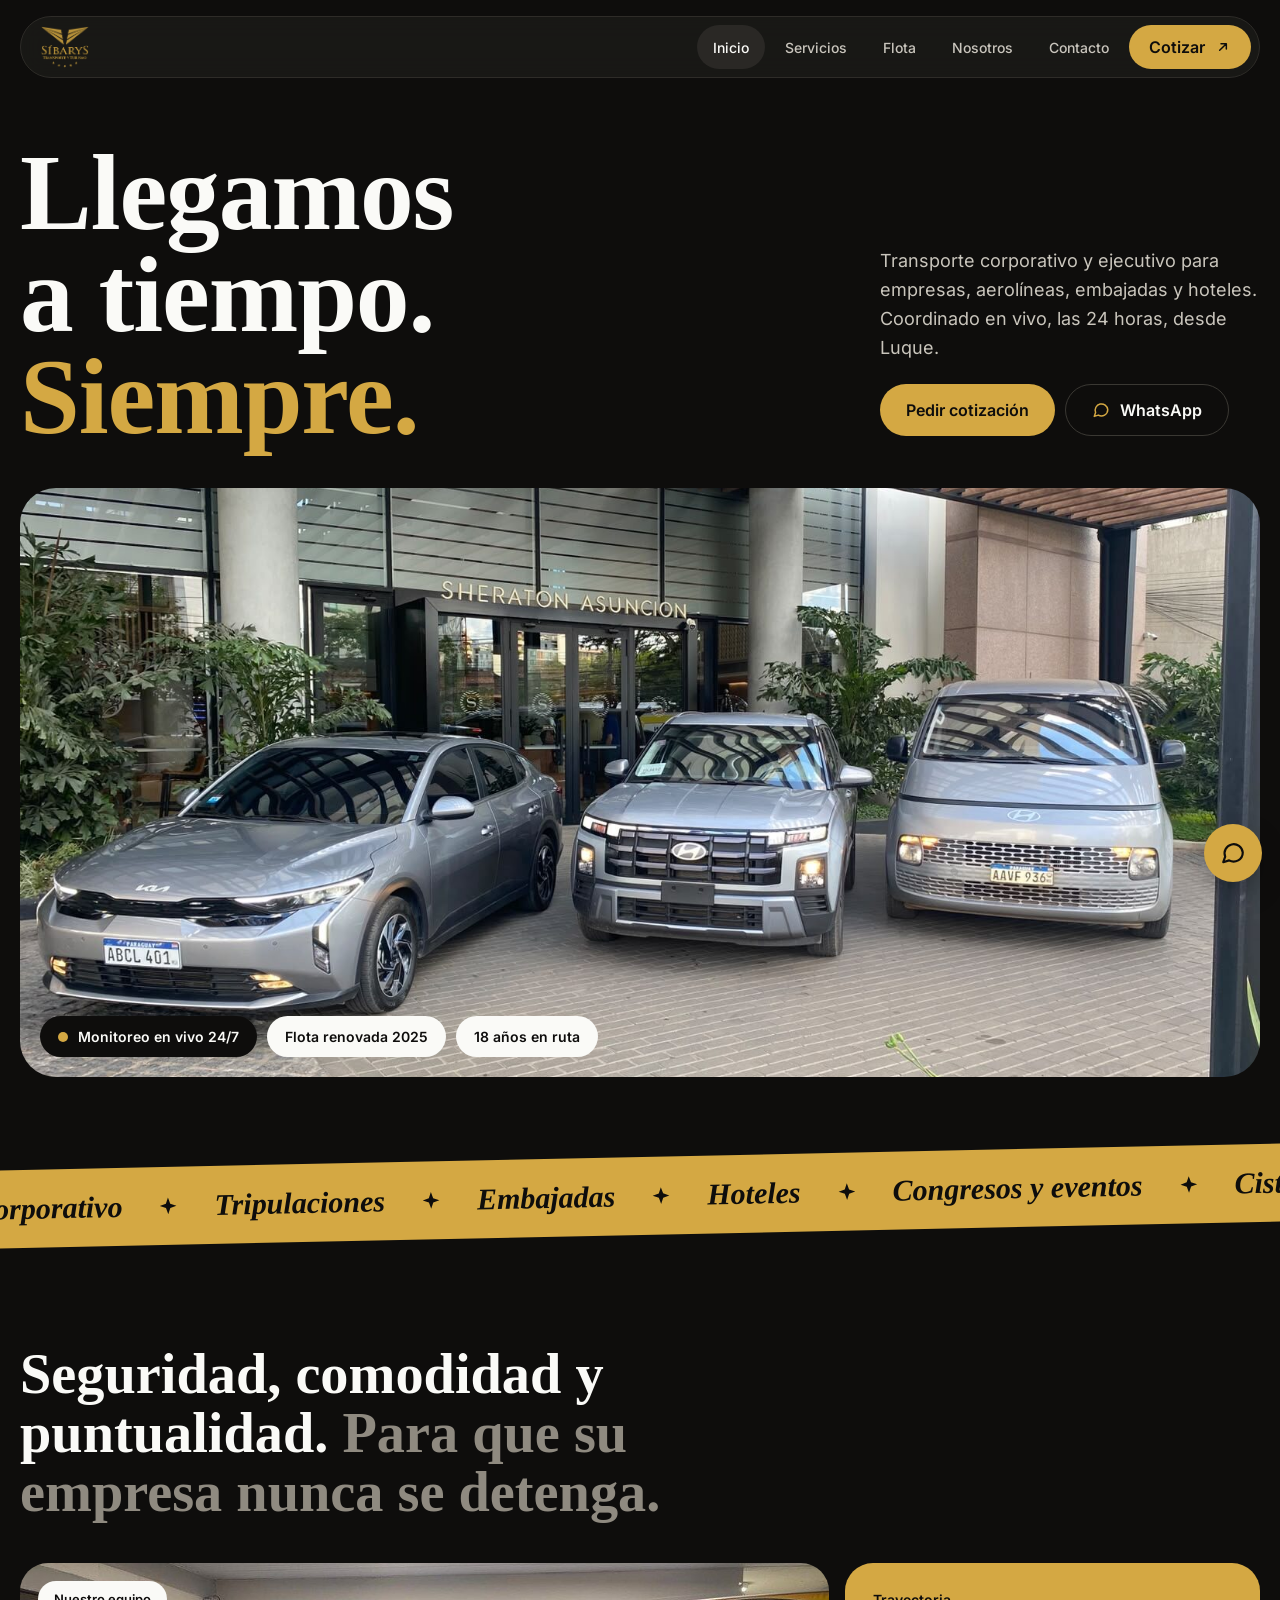
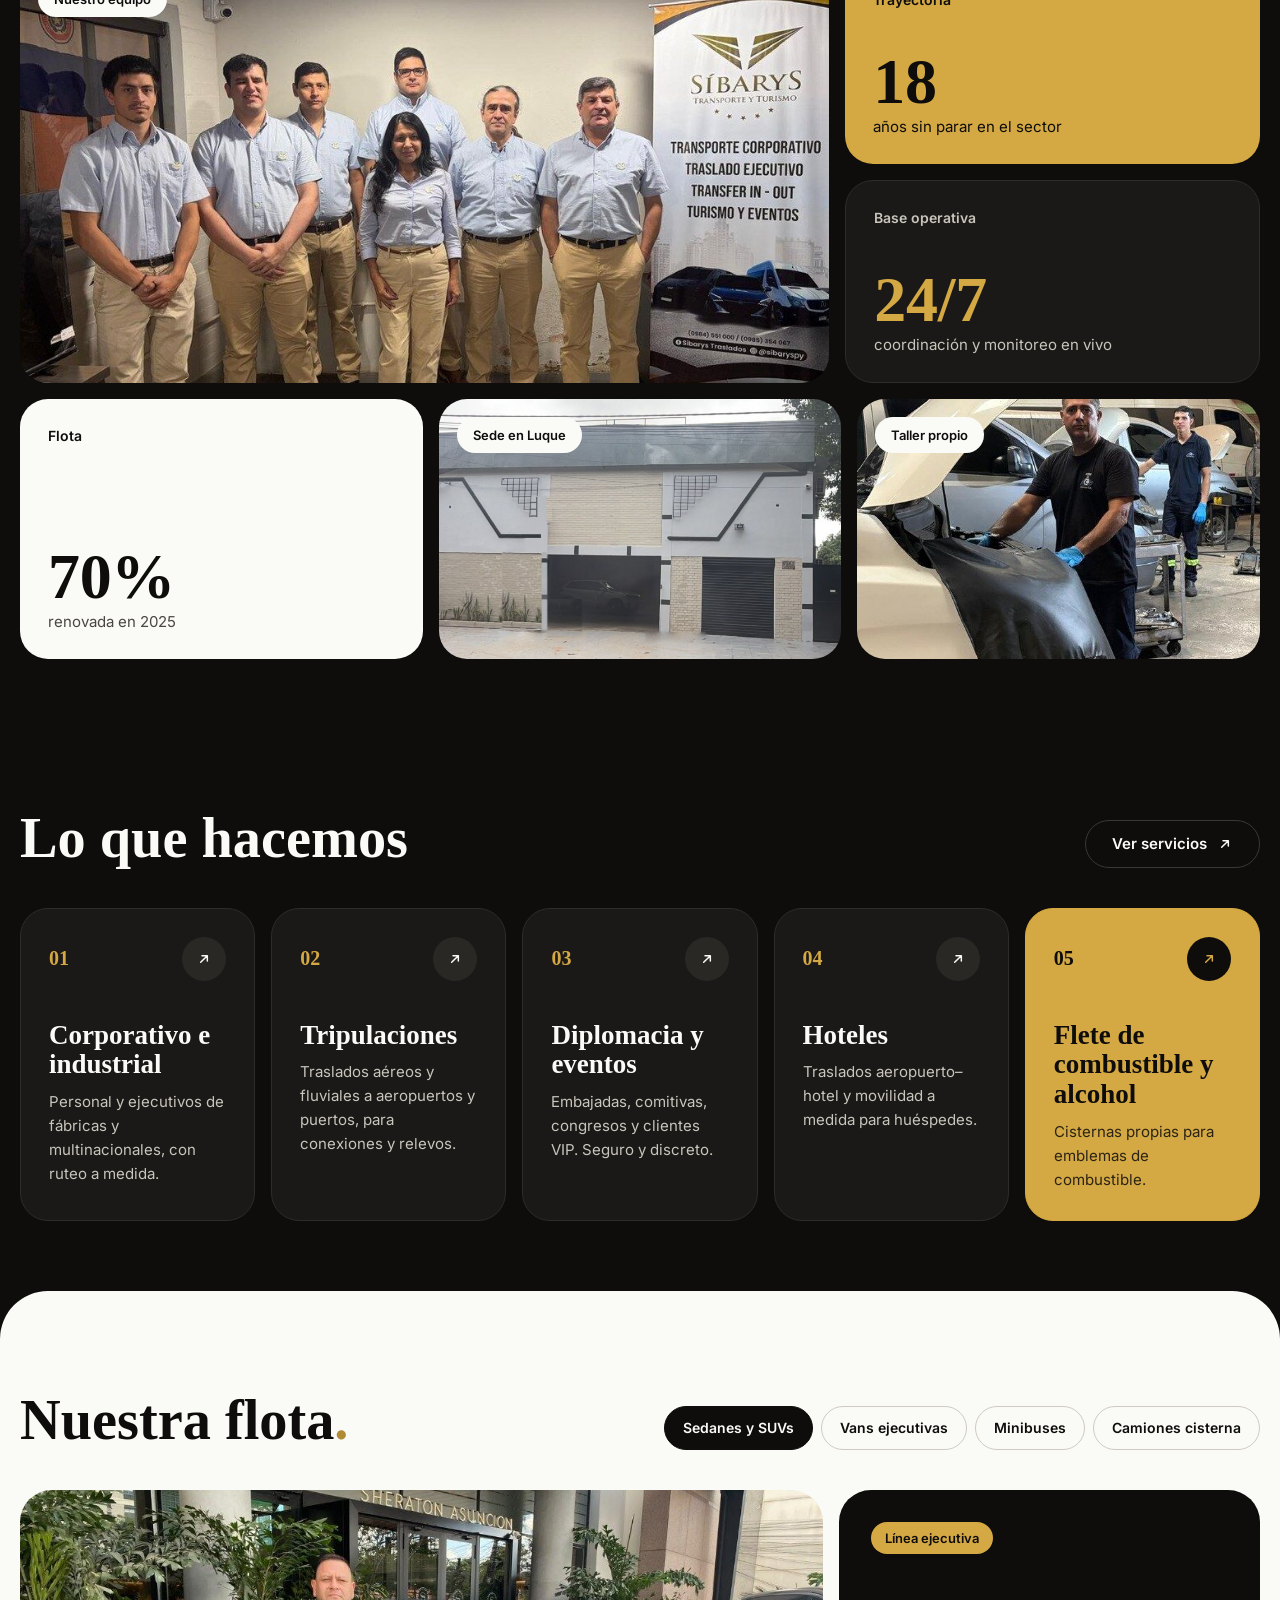
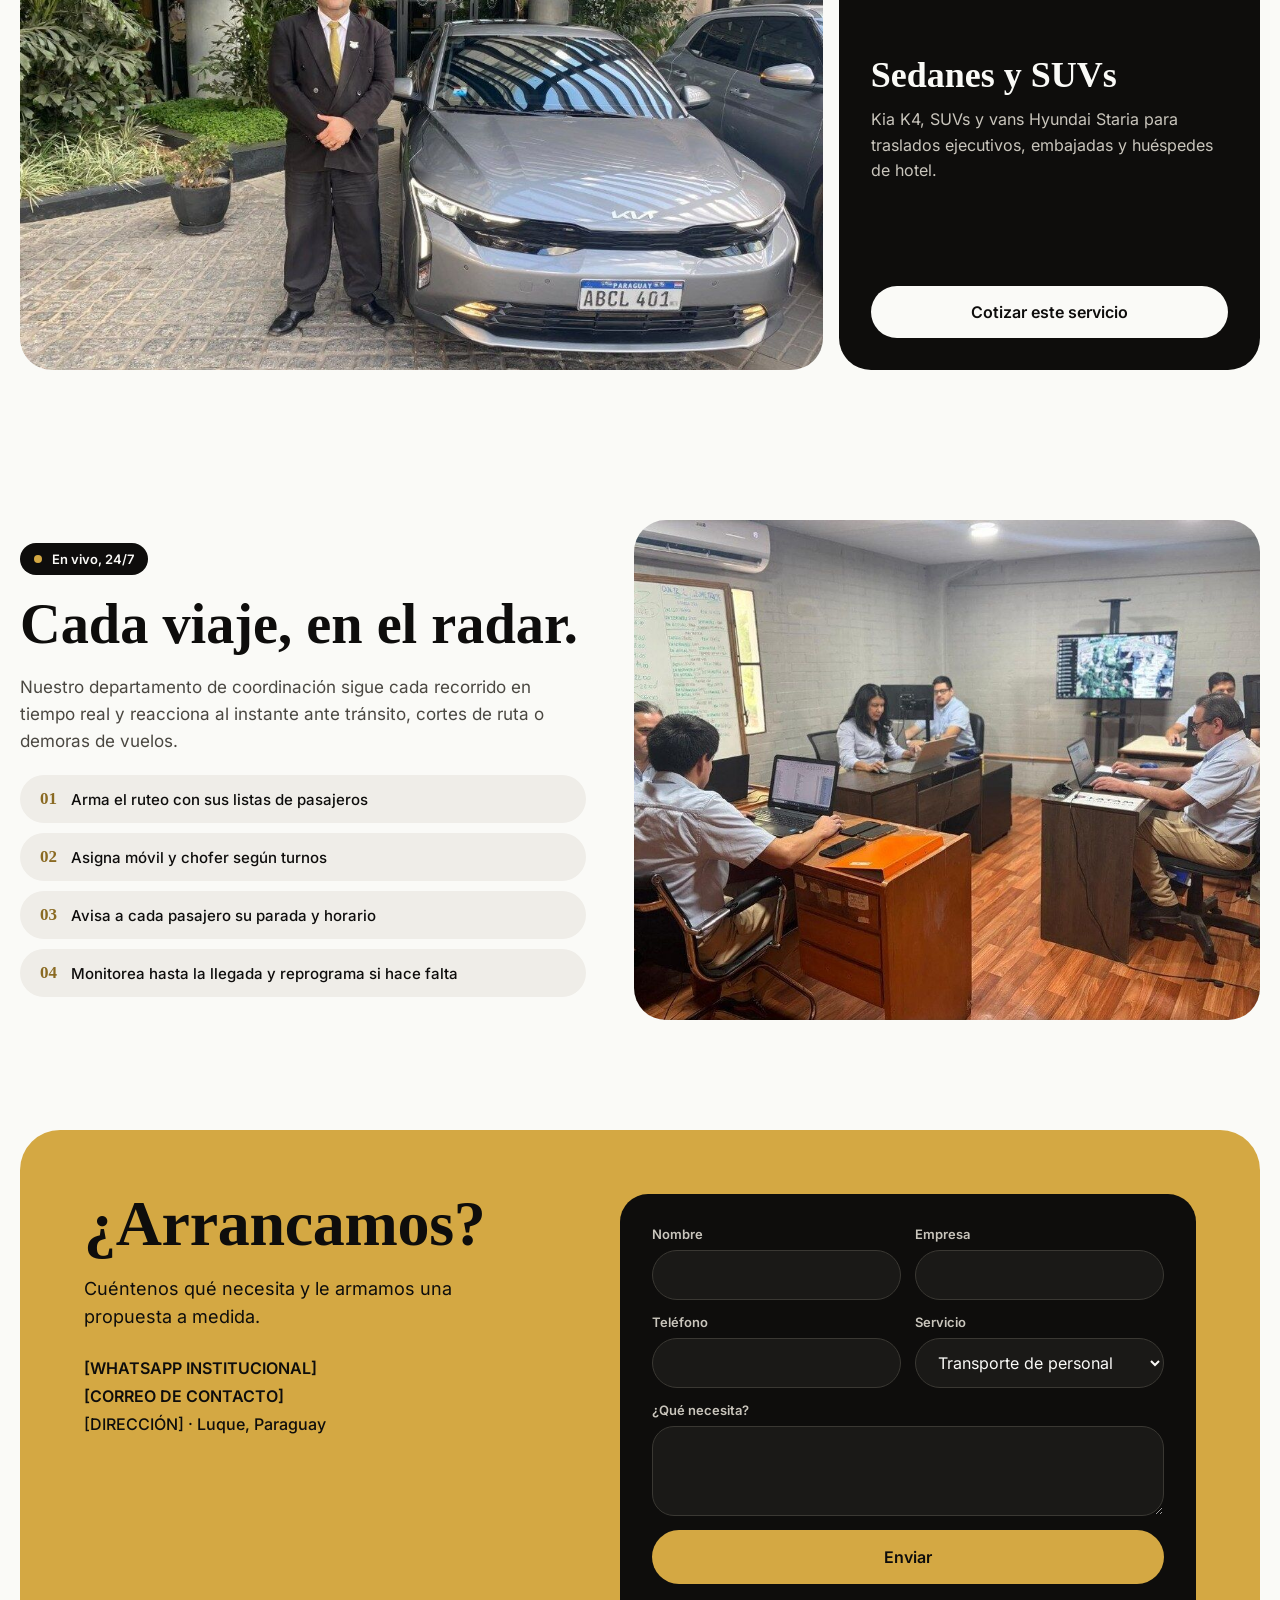
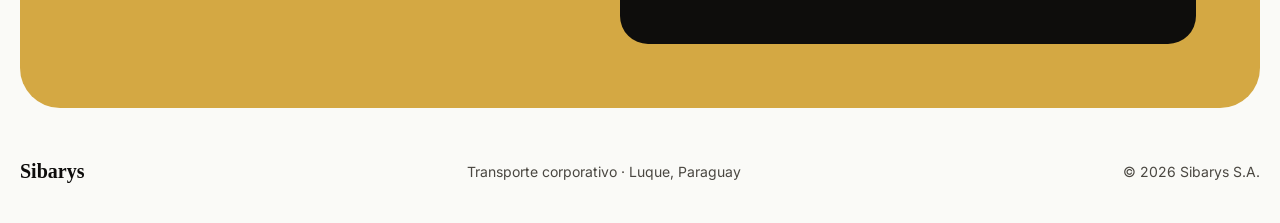
==== commit 86bdc2e6: "Tipografía de la presentación (Cormorant Garamond + Inter) alojada en el sitio; título de contacto s" ====
--- a/index.html
+++ b/index.html
@@ -12,9 +12,7 @@
 <meta property="og:type" content="website">
 <meta property="og:locale" content="es_PY">
 <link rel="icon" type="image/png" href="img/favicon.png">
-<link rel="preconnect" href="https://fonts.googleapis.com">
-<link rel="preconnect" href="https://fonts.gstatic.com" crossorigin>
-<link href="https://fonts.googleapis.com/css2?family=Unbounded:wght@500;600;700&family=Inter:wght@400;500;600;700&display=swap" rel="stylesheet">
+<link rel="preload" href="fonts/cormorant-garamond-latin-700-normal.woff2" as="font" type="font/woff2" crossorigin>
 <link rel="stylesheet" href="styles.css">
 <script src="app.js" defer></script>
 </head>
--- a/styles.css
+++ b/styles.css
@@ -1,3 +1,11 @@
+@font-face { font-family: "Cormorant Garamond"; font-style: normal; font-weight: 600; font-display: swap; src: url("fonts/cormorant-garamond-latin-600-normal.woff2") format("woff2"); }
+@font-face { font-family: "Cormorant Garamond"; font-style: normal; font-weight: 700; font-display: swap; src: url("fonts/cormorant-garamond-latin-700-normal.woff2") format("woff2"); }
+@font-face { font-family: "Cormorant Garamond"; font-style: italic; font-weight: 700; font-display: swap; src: url("fonts/cormorant-garamond-latin-700-italic.woff2") format("woff2"); }
+@font-face { font-family: "Inter"; font-style: normal; font-weight: 400; font-display: swap; src: url("fonts/inter-latin-400-normal.woff2") format("woff2"); }
+@font-face { font-family: "Inter"; font-style: normal; font-weight: 500; font-display: swap; src: url("fonts/inter-latin-500-normal.woff2") format("woff2"); }
+@font-face { font-family: "Inter"; font-style: normal; font-weight: 600; font-display: swap; src: url("fonts/inter-latin-600-normal.woff2") format("woff2"); }
+@font-face { font-family: "Inter"; font-style: normal; font-weight: 700; font-display: swap; src: url("fonts/inter-latin-700-normal.woff2") format("woff2"); }
+
 :root {
   --negro: #0E0D0C;
   --carbon: #1A1917;
@@ -10,7 +18,7 @@
   --gris-texto: #4A4741;
   --oro: #D4A843;
   --oro-texto: #8A6A22;
-  --display: "Unbounded", Inter, system-ui, sans-serif;
+  --display: "Cormorant Garamond", Georgia, "Times New Roman", serif;
 }
 
 * { box-sizing: border-box; }
@@ -29,7 +37,7 @@
 p { margin: 0; }
 
 .contenedor { max-width: 1280px; margin: 0 auto; padding-left: 20px; padding-right: 20px; }
-.display { font-family: var(--display); letter-spacing: -0.02em; }
+.display { font-family: var(--display); letter-spacing: 0; }
 .oro { color: var(--oro); }
 
 /* ---------- Navegación ---------- */
@@ -81,7 +89,7 @@
 .hero-top { display: flex; flex-wrap: wrap; align-items: flex-end; justify-content: space-between; gap: 32px; }
 .hero h1 {
   font-family: var(--display); font-weight: 700;
-  font-size: clamp(46px, 8.4vw, 124px); line-height: 0.95; letter-spacing: -0.035em;
+  font-size: clamp(46px, 8.4vw, 124px); line-height: 0.95; letter-spacing: -0.01em;
   flex: 1 1 600px; min-width: 0;
 }
 .hero-texto { flex: 0 1 380px; display: flex; flex-direction: column; gap: 22px; padding-bottom: 12px; }
@@ -105,8 +113,8 @@
   width: 104%; transform: rotate(-1.2deg); overflow: hidden;
 }
 .cinta {
-  display: flex; gap: 36px; width: max-content; align-items: center; white-space: nowrap;
-  font-family: var(--display); font-weight: 600; font-size: 24px;
+  display: flex; gap: 36px; font-style: italic; width: max-content; align-items: center; white-space: nowrap;
+  font-family: var(--display); font-weight: 700; font-size: 30px;
   animation: cinta 28s linear infinite;
 }
 @keyframes cinta { from { transform: translateX(0); } to { transform: translateX(-50%); } }
@@ -114,7 +122,7 @@
 
 /* ---------- Secciones ---------- */
 .seccion { padding-top: 110px; padding-bottom: 40px; }
-.titulo-seccion { font-family: var(--display); font-weight: 600; font-size: clamp(30px, 4vw, 52px); line-height: 1.05; letter-spacing: -0.02em; }
+.titulo-seccion { font-family: var(--display); font-weight: 600; font-size: clamp(34px, 4.4vw, 58px); line-height: 1.05; letter-spacing: 0; }
 .cabecera { display: flex; flex-wrap: wrap; align-items: flex-end; justify-content: space-between; gap: 20px; margin-bottom: 40px; }
 .gris-medio { color: #8F8A80; }
 
@@ -126,7 +134,7 @@
 .tile .chip { position: absolute; left: 18px; top: 18px; font-size: 13px; padding: 10px 16px; }
 .tile-dato { padding: 28px; display: flex; flex-direction: column; justify-content: space-between; gap: 20px; min-height: 190px; }
 .tile-dato .rotulo { font-size: 14px; font-weight: 600; }
-.tile-dato .numero { font-family: var(--display); font-weight: 700; font-size: 64px; line-height: .9; letter-spacing: -0.03em; }
+.tile-dato .numero { font-family: var(--display); font-weight: 700; font-size: 64px; line-height: .9; letter-spacing: -0.005em; }
 .tile-dato .detalle { font-size: 15px; margin-top: 6px; }
 .t-oro { background: var(--oro); color: var(--negro); }
 .t-carbon { background: var(--carbon); border: 1px solid var(--borde); }
@@ -144,9 +152,9 @@
 }
 .tarjeta-servicio:hover { transform: translateY(-3px); border-color: var(--oro); }
 .tarjeta-servicio .top { display: flex; justify-content: space-between; align-items: center; }
-.tarjeta-servicio .num { font-family: var(--display); font-size: 15px; color: var(--oro); }
+.tarjeta-servicio .num { font-family: var(--display); font-weight: 700; font-size: 20px; color: var(--oro); }
 .flecha { width: 44px; height: 44px; border-radius: 999px; background: var(--gris); display: flex; align-items: center; justify-content: center; }
-.tarjeta-servicio h3 { font-family: var(--display); font-weight: 600; font-size: 22px; margin-bottom: 10px; }
+.tarjeta-servicio h3 { font-family: var(--display); font-weight: 700; font-size: 27px; line-height: 1.1; margin-bottom: 10px; }
 .tarjeta-servicio p { font-size: 15px; line-height: 1.6; color: var(--texto-suave); }
 .tarjeta-servicio.destacada { background: var(--oro); color: var(--negro); border-color: var(--oro); }
 .tarjeta-servicio.destacada .num { color: var(--negro); }
@@ -172,7 +180,7 @@
   padding: 32px; display: flex; flex-direction: column; justify-content: space-between; gap: 28px;
 }
 .etiqueta { align-self: flex-start; padding: 8px 14px; border-radius: 999px; background: var(--oro); color: var(--negro); font-size: 13px; font-weight: 600; }
-.visor-info h3 { font-family: var(--display); font-weight: 600; font-size: 30px; line-height: 1.1; margin-bottom: 12px; }
+.visor-info h3 { font-family: var(--display); font-weight: 700; font-size: 36px; line-height: 1.1; margin-bottom: 12px; }
 .visor-info p { font-size: 16px; line-height: 1.6; color: var(--texto-suave); }
 
 /* Coordinación */
@@ -181,7 +189,7 @@
 .coordinacion-texto > p { font-size: 17px; line-height: 1.6; color: var(--gris-texto); }
 .pasos { margin: 0; padding: 0; list-style: none; display: flex; flex-direction: column; gap: 10px; }
 .pasos li { display: flex; align-items: center; gap: 14px; padding: 14px 20px; border-radius: 999px; background: var(--claro); font-size: 15px; font-weight: 500; }
-.pasos span { font-family: var(--display); font-size: 13px; color: var(--oro-texto); }
+.pasos span { font-family: var(--display); font-weight: 700; font-size: 17px; color: var(--oro-texto); }
 .coordinacion-foto { flex: 1 1 480px; min-width: 0; border-radius: 32px; overflow: hidden; }
 .coordinacion-foto img { width: 100%; height: 500px; object-fit: cover; }
 
@@ -192,7 +200,7 @@
   padding: clamp(32px, 5vw, 64px); display: flex; flex-wrap: wrap; gap: 40px;
 }
 .contacto-texto { flex: 1 1 380px; min-width: 0; display: flex; flex-direction: column; gap: 20px; }
-.contacto-texto h2 { font-family: var(--display); font-weight: 700; font-size: clamp(40px, 6vw, 84px); line-height: .95; letter-spacing: -0.03em; }
+.contacto-texto h2 { font-family: var(--display); font-weight: 700; font-size: clamp(46px, 5vw, 80px); line-height: 1; line-height: .95; letter-spacing: -0.005em; }
 .contacto-texto p { font-size: 18px; line-height: 1.55; max-width: 420px; }
 .datos { display: flex; flex-direction: column; gap: 8px; font-size: 16px; font-weight: 600; padding-top: 8px; }
 .formulario {
@@ -213,7 +221,7 @@
 /* Pie */
 .pie { background: var(--blanco); color: var(--gris-texto); }
 .pie .contenedor { padding-top: 32px; padding-bottom: 40px; display: flex; flex-wrap: wrap; align-items: center; justify-content: space-between; gap: 16px; font-size: 14px; }
-.pie strong { font-family: var(--display); font-weight: 600; color: var(--negro); }
+.pie strong { font-family: var(--display); font-weight: 700; font-size: 20px; color: var(--negro); }
 
 /* WhatsApp flotante */
 .wa-flotante {
@@ -224,7 +232,7 @@
 
 /* ---------- Página Servicios ---------- */
 .titulo-pagina { padding-top: 64px; padding-bottom: 56px; display: flex; flex-wrap: wrap; align-items: flex-end; justify-content: space-between; gap: 28px; }
-.titulo-pagina h1 { font-family: var(--display); font-weight: 700; font-size: clamp(46px, 8vw, 116px); line-height: .95; letter-spacing: -0.035em; }
+.titulo-pagina h1 { font-family: var(--display); font-weight: 700; font-size: clamp(46px, 8vw, 116px); line-height: .95; letter-spacing: -0.01em; }
 .titulo-pagina p { font-size: 18px; line-height: 1.6; color: var(--texto-suave); max-width: 400px; }
 .explorador { display: flex; flex-wrap: wrap; gap: 16px; align-items: stretch; padding-bottom: 100px; }
 .lista-servicios { flex: 1 1 320px; min-width: 0; display: flex; flex-direction: column; gap: 10px; }
@@ -233,16 +241,16 @@
   font: inherit; font-size: 16px; font-weight: 600; cursor: pointer; width: 100%; text-align: left;
   background: var(--carbon); color: var(--blanco); border: 1px solid var(--borde);
 }
-.item-servicio .num { font-family: var(--display); font-size: 13px; color: var(--oro); }
+.item-servicio .num { font-family: var(--display); font-weight: 700; font-size: 18px; color: var(--oro); }
 .item-servicio .nombre { flex: 1 1 auto; }
 .item-servicio[aria-selected="true"] { background: var(--oro); color: var(--negro); border-color: var(--oro); }
 .item-servicio[aria-selected="true"] .num { color: var(--negro); }
 .detalle-servicio { flex: 2 1 600px; min-width: 0; border-radius: 36px; overflow: hidden; background: var(--carbon); border: 1px solid var(--borde); display: flex; flex-direction: column; }
 .detalle-foto { position: relative; }
 .detalle-foto img { width: 100%; height: 380px; object-fit: cover; }
-.detalle-foto .etiqueta { position: absolute; left: 20px; top: 20px; font-family: var(--display); font-size: 14px; padding: 10px 16px; }
+.detalle-foto .etiqueta { position: absolute; left: 20px; top: 20px; font-family: var(--display); font-weight: 700; font-size: 18px; padding: 10px 16px; }
 .detalle-cuerpo { padding: 32px; display: flex; flex-direction: column; gap: 18px; }
-.detalle-cuerpo h2 { font-family: var(--display); font-weight: 600; font-size: clamp(26px, 3vw, 38px); line-height: 1.1; letter-spacing: -0.02em; }
+.detalle-cuerpo h2 { font-family: var(--display); font-weight: 700; font-size: clamp(30px, 3.4vw, 44px); line-height: 1.1; letter-spacing: 0; }
 .detalle-cuerpo p { font-size: 17px; line-height: 1.65; color: var(--texto-suave); }
 .detalle-pie { display: flex; flex-wrap: wrap; align-items: center; justify-content: space-between; gap: 16px; padding-top: 6px; }
 .unidades { display: inline-flex; align-items: center; gap: 10px; padding: 10px 16px; border-radius: 999px; background: var(--gris); font-size: 14px; }
@@ -256,7 +264,7 @@
 .grilla-pasos li.oscuro .n { color: var(--oro); }
 .grilla-pasos li.oscuro p { color: var(--texto-suave); }
 .cta-caja { max-width: 1240px; margin: 0 auto; border-radius: 40px; background: var(--oro); color: var(--negro); padding: clamp(32px, 5vw, 64px); display: flex; flex-wrap: wrap; align-items: center; justify-content: space-between; gap: 32px; }
-.cta-caja h2 { font-family: var(--display); font-weight: 700; font-size: clamp(36px, 5vw, 68px); line-height: .95; letter-spacing: -0.03em; margin-bottom: 14px; }
+.cta-caja h2 { font-family: var(--display); font-weight: 700; font-size: clamp(36px, 5vw, 68px); line-height: .95; letter-spacing: -0.005em; margin-bottom: 14px; }
 .cta-caja p { font-size: 18px; line-height: 1.55; }
 
 @media (max-width: 600px) {
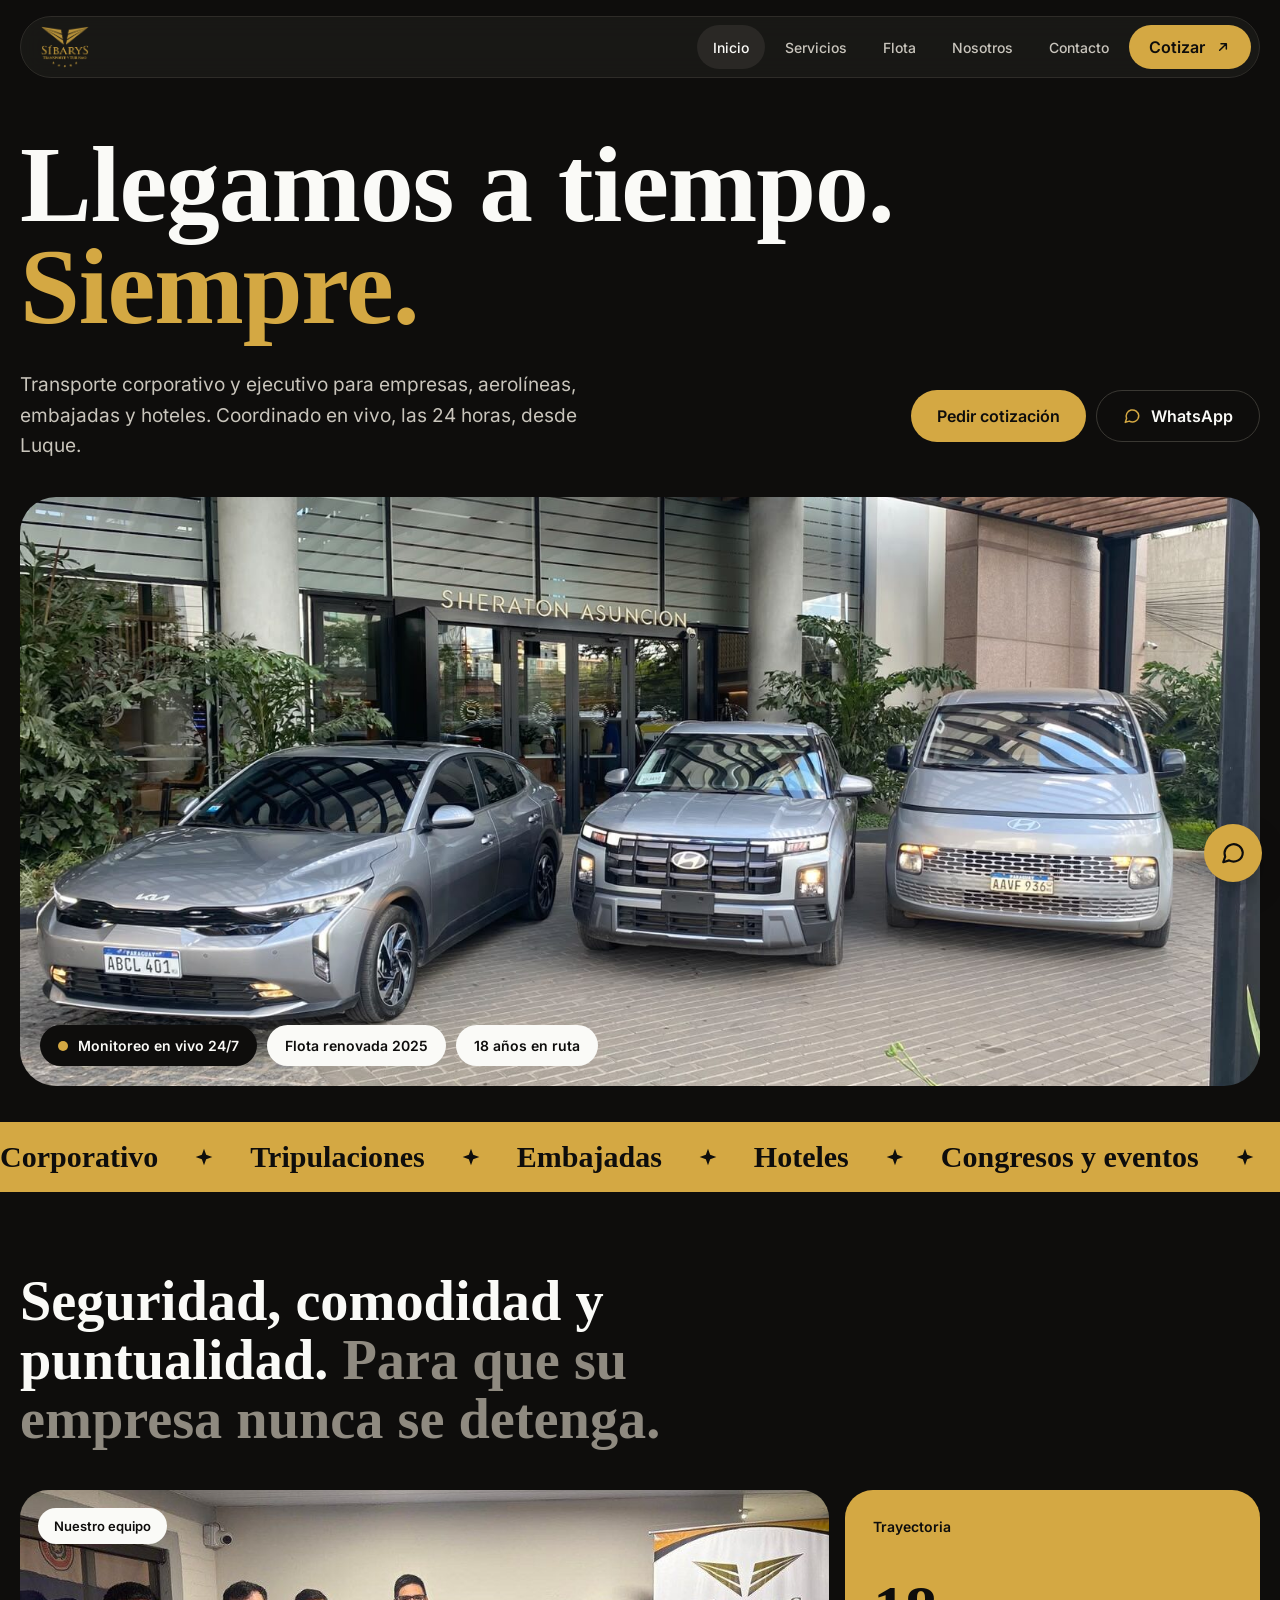
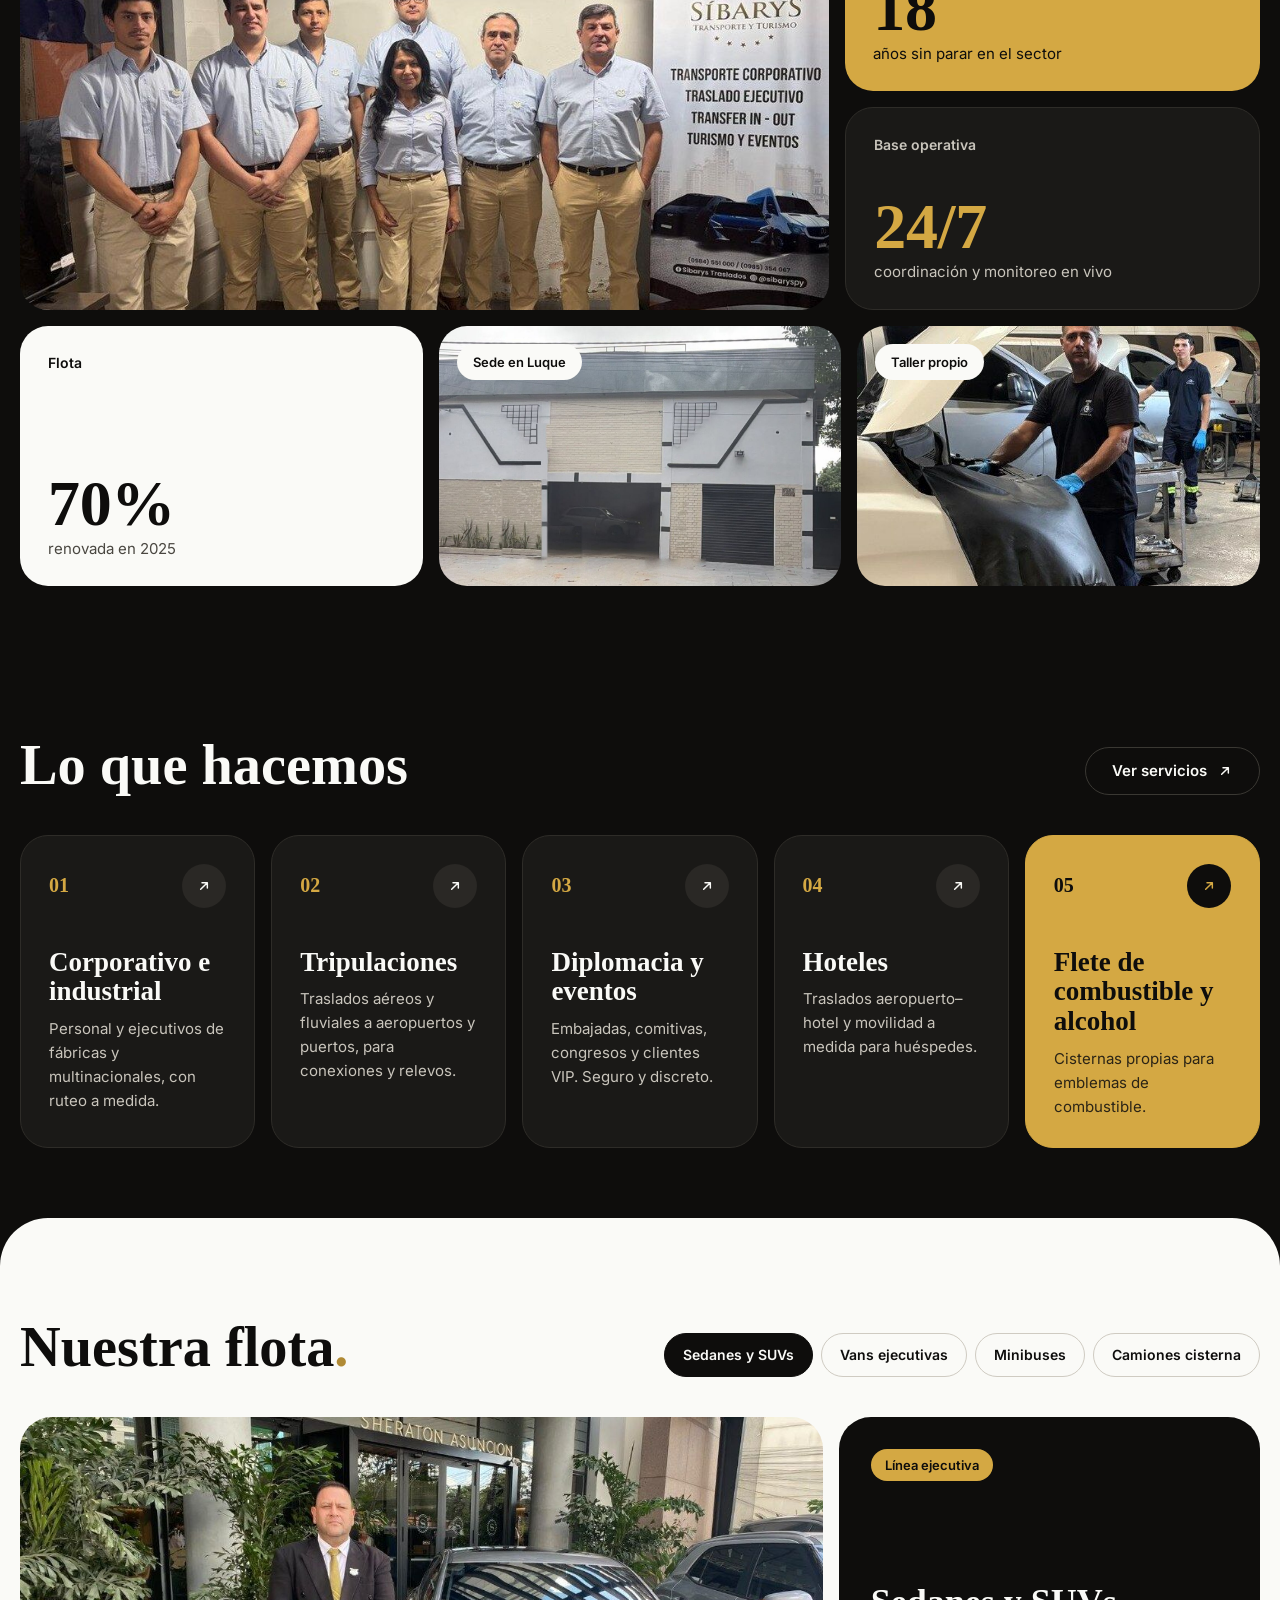
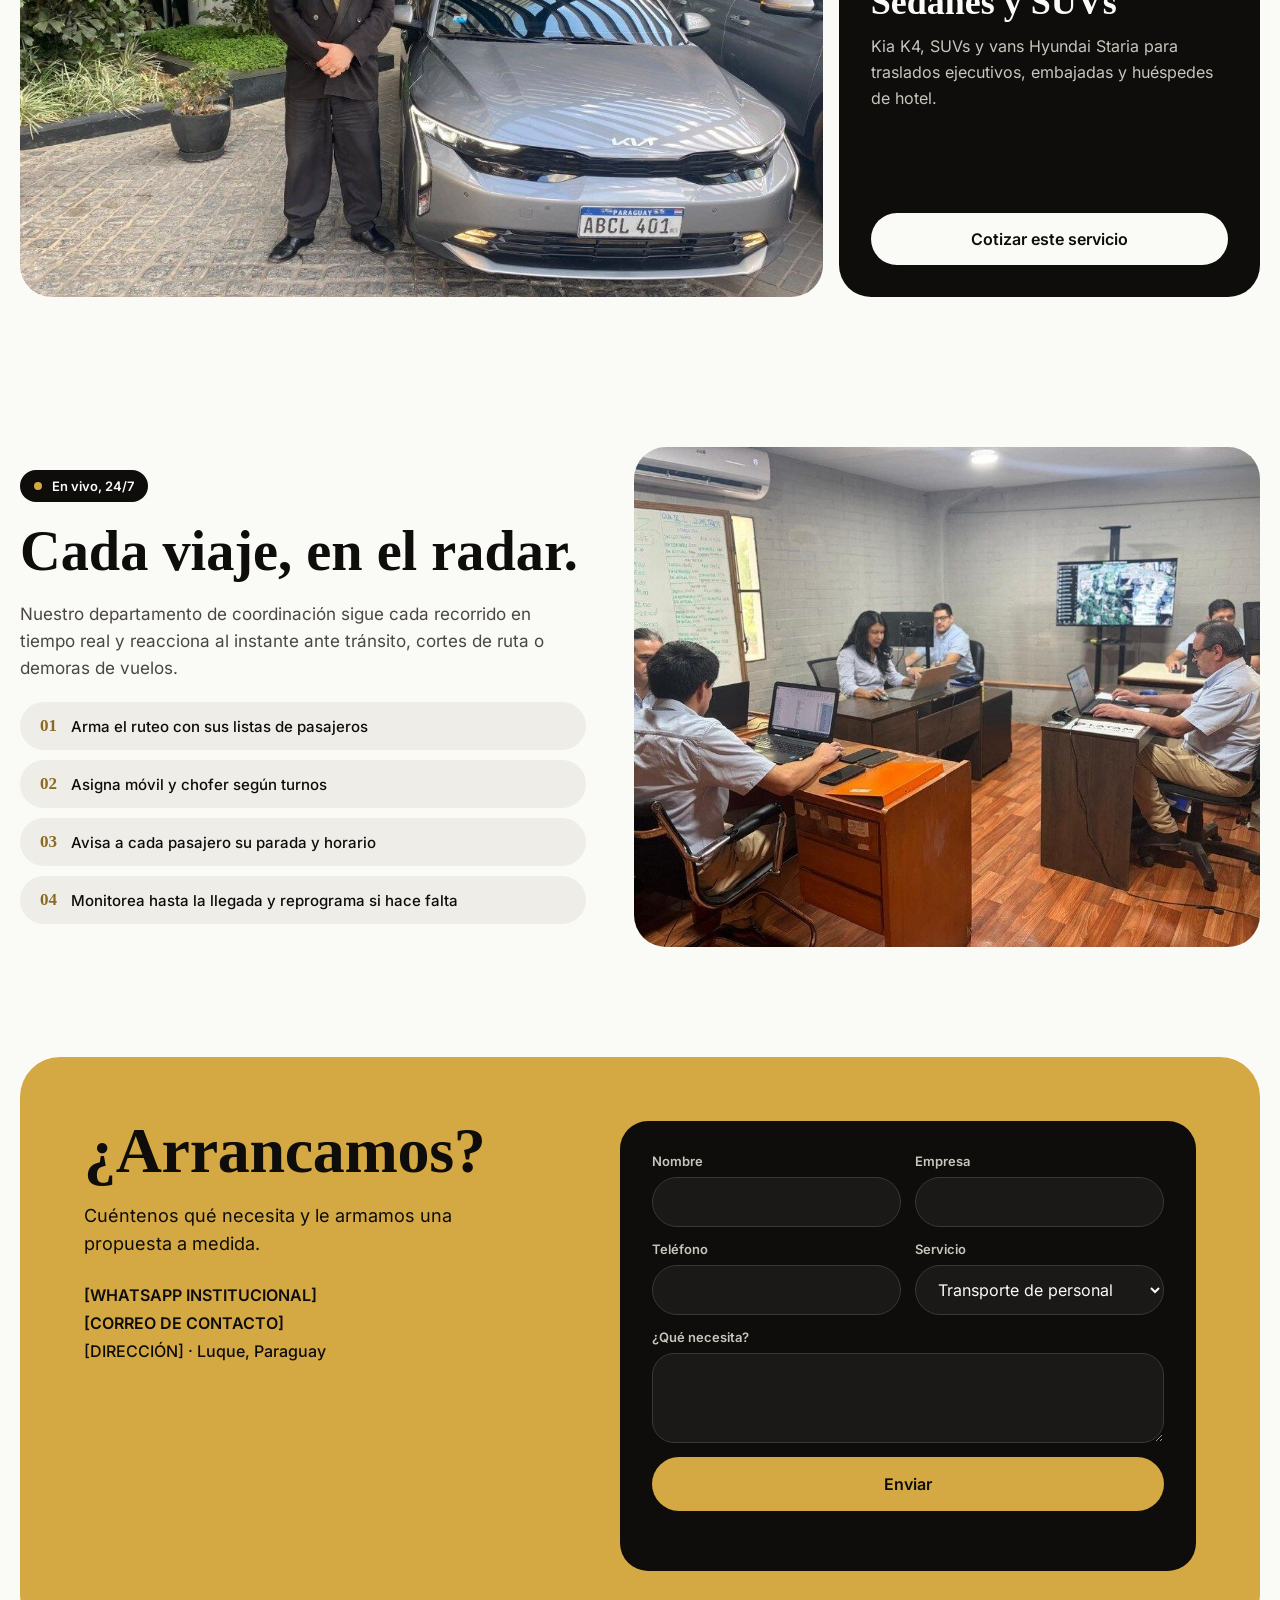
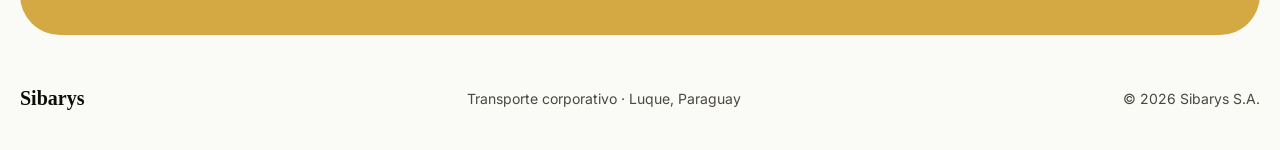
==== commit 6f6e6268: "Inicio: portada más compacta y cinta con letra recta Co-Authored-By: Claude Opus 5.5 <noreply@anthro" ====
--- a/index.html
+++ b/index.html
@@ -35,7 +35,7 @@
 <main>
 <section class="contenedor hero">
   <div class="hero-top">
-    <h1>Llegamos<br>a tiempo.<br><span class="oro">Siempre.</span></h1>
+    <h1>Llegamos a tiempo.<br><span class="oro">Siempre.</span></h1>
     <div class="hero-texto">
       <p>Transporte corporativo y ejecutivo para empresas, aerolíneas, embajadas y hoteles. Coordinado en vivo, las 24 horas, desde Luque.</p>
       <div class="acciones">
@@ -56,7 +56,7 @@
 
 <div class="cinta-wrap" aria-hidden="true"><div class="cinta"><span>Corporativo</span><svg aria-hidden="true" width="20" height="20" viewBox="0 0 24 24"><path d="M12 2l2.6 7.4L22 12l-7.4 2.6L12 22l-2.6-7.4L2 12l7.4-2.6z" fill="currentColor"/></svg><span>Tripulaciones</span><svg aria-hidden="true" width="20" height="20" viewBox="0 0 24 24"><path d="M12 2l2.6 7.4L22 12l-7.4 2.6L12 22l-2.6-7.4L2 12l7.4-2.6z" fill="currentColor"/></svg><span>Embajadas</span><svg aria-hidden="true" width="20" height="20" viewBox="0 0 24 24"><path d="M12 2l2.6 7.4L22 12l-7.4 2.6L12 22l-2.6-7.4L2 12l7.4-2.6z" fill="currentColor"/></svg><span>Hoteles</span><svg aria-hidden="true" width="20" height="20" viewBox="0 0 24 24"><path d="M12 2l2.6 7.4L22 12l-7.4 2.6L12 22l-2.6-7.4L2 12l7.4-2.6z" fill="currentColor"/></svg><span>Congresos y eventos</span><svg aria-hidden="true" width="20" height="20" viewBox="0 0 24 24"><path d="M12 2l2.6 7.4L22 12l-7.4 2.6L12 22l-2.6-7.4L2 12l7.4-2.6z" fill="currentColor"/></svg><span>Cisternas</span><svg aria-hidden="true" width="20" height="20" viewBox="0 0 24 24"><path d="M12 2l2.6 7.4L22 12l-7.4 2.6L12 22l-2.6-7.4L2 12l7.4-2.6z" fill="currentColor"/></svg><span>Corporativo</span><svg aria-hidden="true" width="20" height="20" viewBox="0 0 24 24"><path d="M12 2l2.6 7.4L22 12l-7.4 2.6L12 22l-2.6-7.4L2 12l7.4-2.6z" fill="currentColor"/></svg><span>Tripulaciones</span><svg aria-hidden="true" width="20" height="20" viewBox="0 0 24 24"><path d="M12 2l2.6 7.4L22 12l-7.4 2.6L12 22l-2.6-7.4L2 12l7.4-2.6z" fill="currentColor"/></svg><span>Embajadas</span><svg aria-hidden="true" width="20" height="20" viewBox="0 0 24 24"><path d="M12 2l2.6 7.4L22 12l-7.4 2.6L12 22l-2.6-7.4L2 12l7.4-2.6z" fill="currentColor"/></svg><span>Hoteles</span><svg aria-hidden="true" width="20" height="20" viewBox="0 0 24 24"><path d="M12 2l2.6 7.4L22 12l-7.4 2.6L12 22l-2.6-7.4L2 12l7.4-2.6z" fill="currentColor"/></svg><span>Congresos y eventos</span><svg aria-hidden="true" width="20" height="20" viewBox="0 0 24 24"><path d="M12 2l2.6 7.4L22 12l-7.4 2.6L12 22l-2.6-7.4L2 12l7.4-2.6z" fill="currentColor"/></svg><span>Cisternas</span><svg aria-hidden="true" width="20" height="20" viewBox="0 0 24 24"><path d="M12 2l2.6 7.4L22 12l-7.4 2.6L12 22l-2.6-7.4L2 12l7.4-2.6z" fill="currentColor"/></svg></div></div>
 
-<section class="contenedor seccion" id="nosotros">
+<section class="contenedor seccion" id="nosotros" style="padding-top:80px">
   <h2 class="titulo-seccion" style="max-width:820px;margin-bottom:40px">Seguridad, comodidad y puntualidad. <span class="gris-medio">Para que su empresa nunca se detenga.</span></h2>
   <div class="bento">
     <div class="bento-fila">
--- a/styles.css
+++ b/styles.css
@@ -85,15 +85,15 @@
 }
 
 /* ---------- Hero ---------- */
-.hero { padding-top: 64px; padding-bottom: 40px; display: flex; flex-direction: column; gap: 40px; }
-.hero-top { display: flex; flex-wrap: wrap; align-items: flex-end; justify-content: space-between; gap: 32px; }
+.hero { padding-top: 56px; padding-bottom: 0; display: flex; flex-direction: column; gap: 36px; }
+.hero-top { display: flex; flex-direction: column; gap: 32px; }
 .hero h1 {
   font-family: var(--display); font-weight: 700;
   font-size: clamp(46px, 8.4vw, 124px); line-height: 0.95; letter-spacing: -0.01em;
-  flex: 1 1 600px; min-width: 0;
-}
-.hero-texto { flex: 0 1 380px; display: flex; flex-direction: column; gap: 22px; padding-bottom: 12px; }
-.hero-texto p { font-size: 18px; line-height: 1.6; color: var(--texto-suave); }
+  min-width: 0;
+}
+.hero-texto { display: flex; flex-wrap: wrap; align-items: center; justify-content: space-between; gap: 22px 40px; }
+.hero-texto p { font-size: 19px; line-height: 1.6; color: var(--texto-suave); flex: 1 1 420px; max-width: 620px; }
 .acciones { display: flex; flex-wrap: wrap; gap: 10px; }
 .hero-foto { position: relative; border-radius: 36px; overflow: hidden; }
 .hero-foto img { width: 100%; height: clamp(320px, 46vw, 620px); object-fit: cover; }
@@ -109,11 +109,11 @@
 
 /* ---------- Cinta ---------- */
 .cinta-wrap {
-  background: var(--oro); color: var(--negro); padding: 22px 0; margin: 40px -2% 0;
-  width: 104%; transform: rotate(-1.2deg); overflow: hidden;
+  background: var(--oro); color: var(--negro); padding: 18px 0; margin: 36px 0 0;
+  width: 100%; overflow: hidden;
 }
 .cinta {
-  display: flex; gap: 36px; font-style: italic; width: max-content; align-items: center; white-space: nowrap;
+  display: flex; gap: 36px; width: max-content; align-items: center; white-space: nowrap;
   font-family: var(--display); font-weight: 700; font-size: 30px;
   animation: cinta 28s linear infinite;
 }
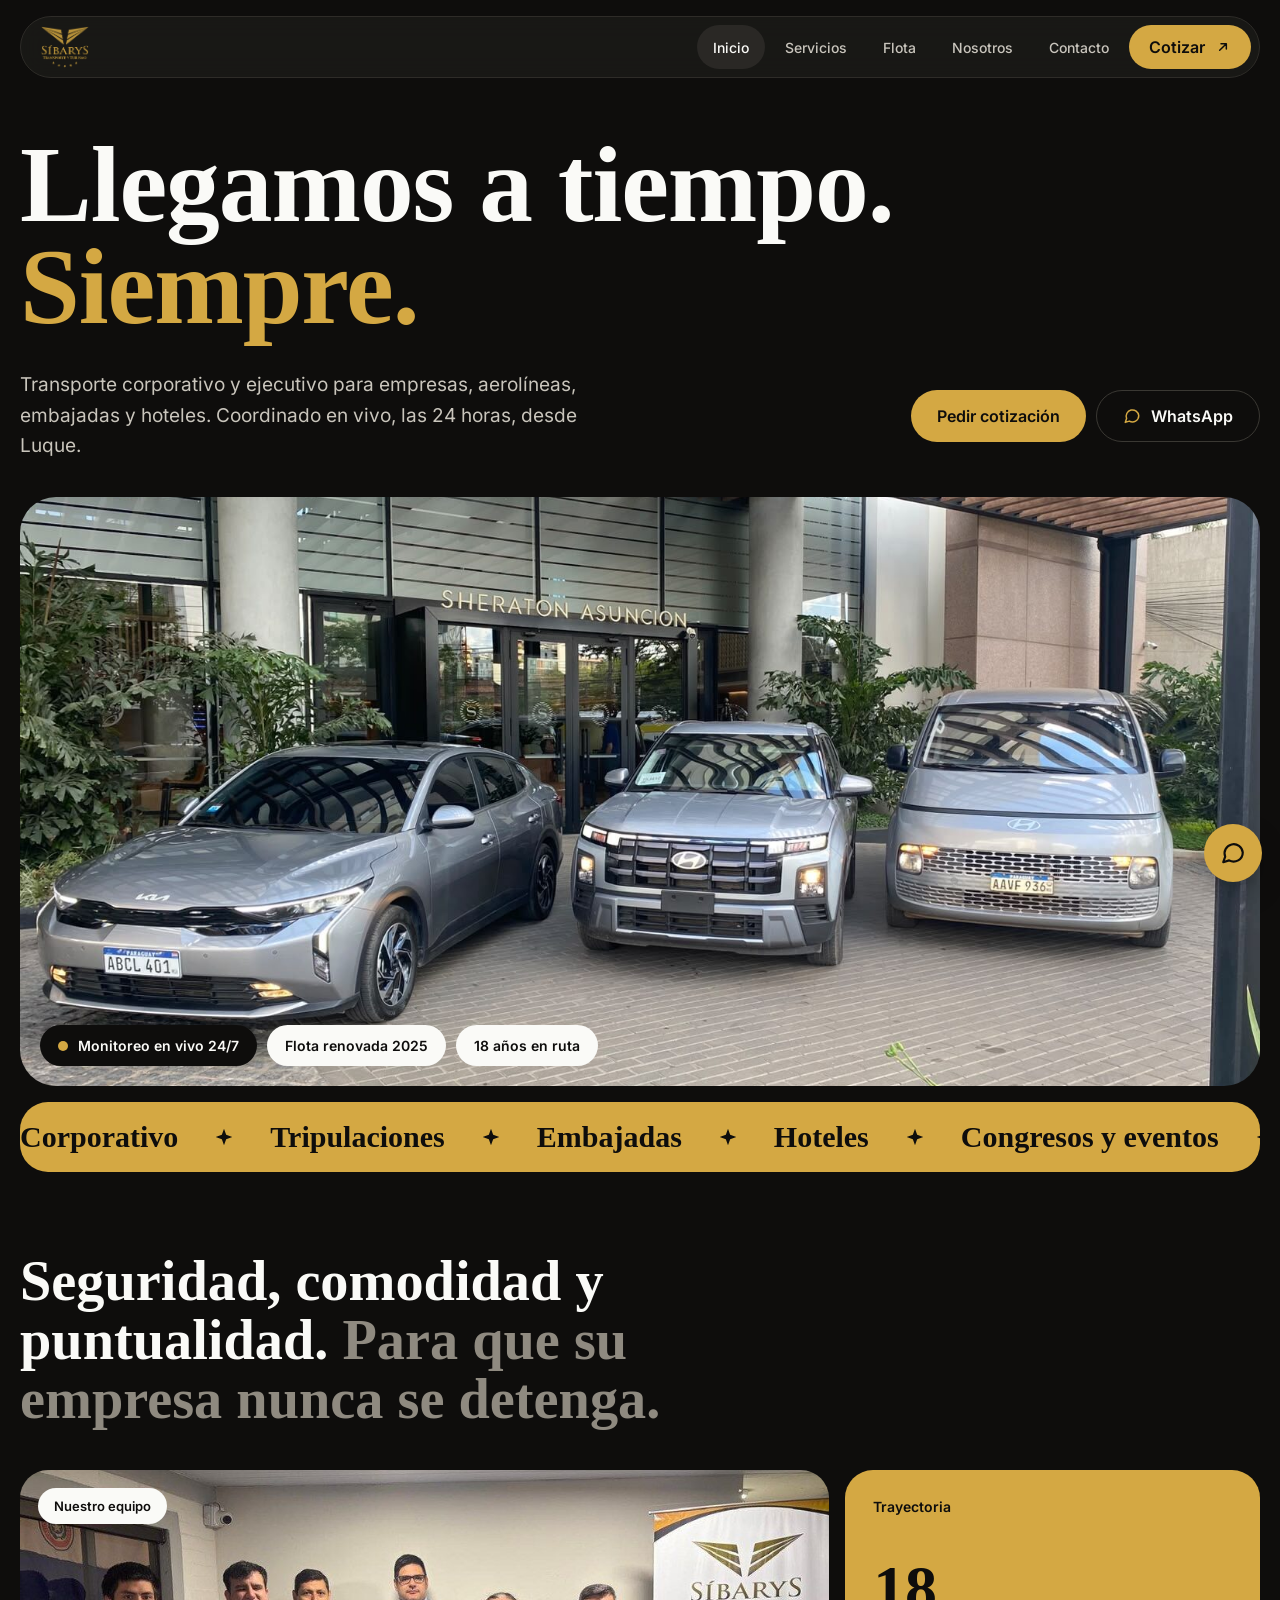
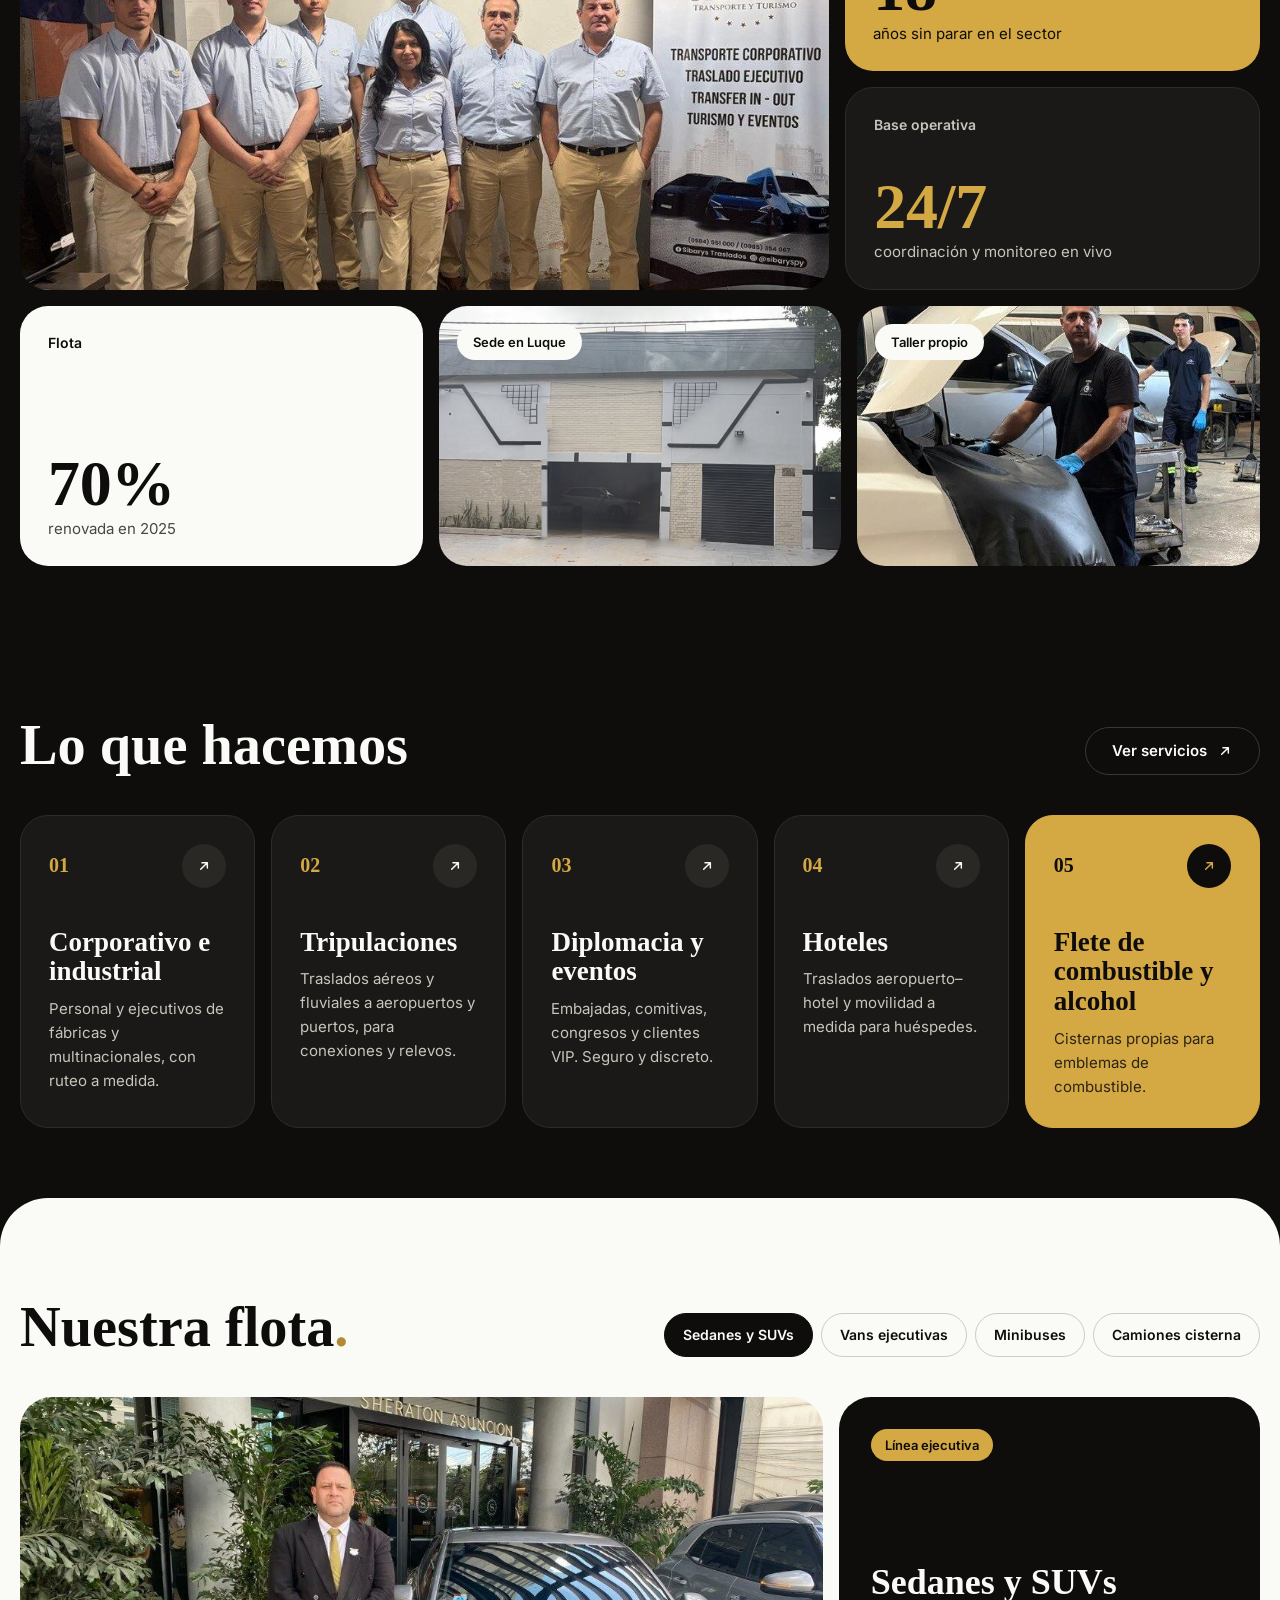
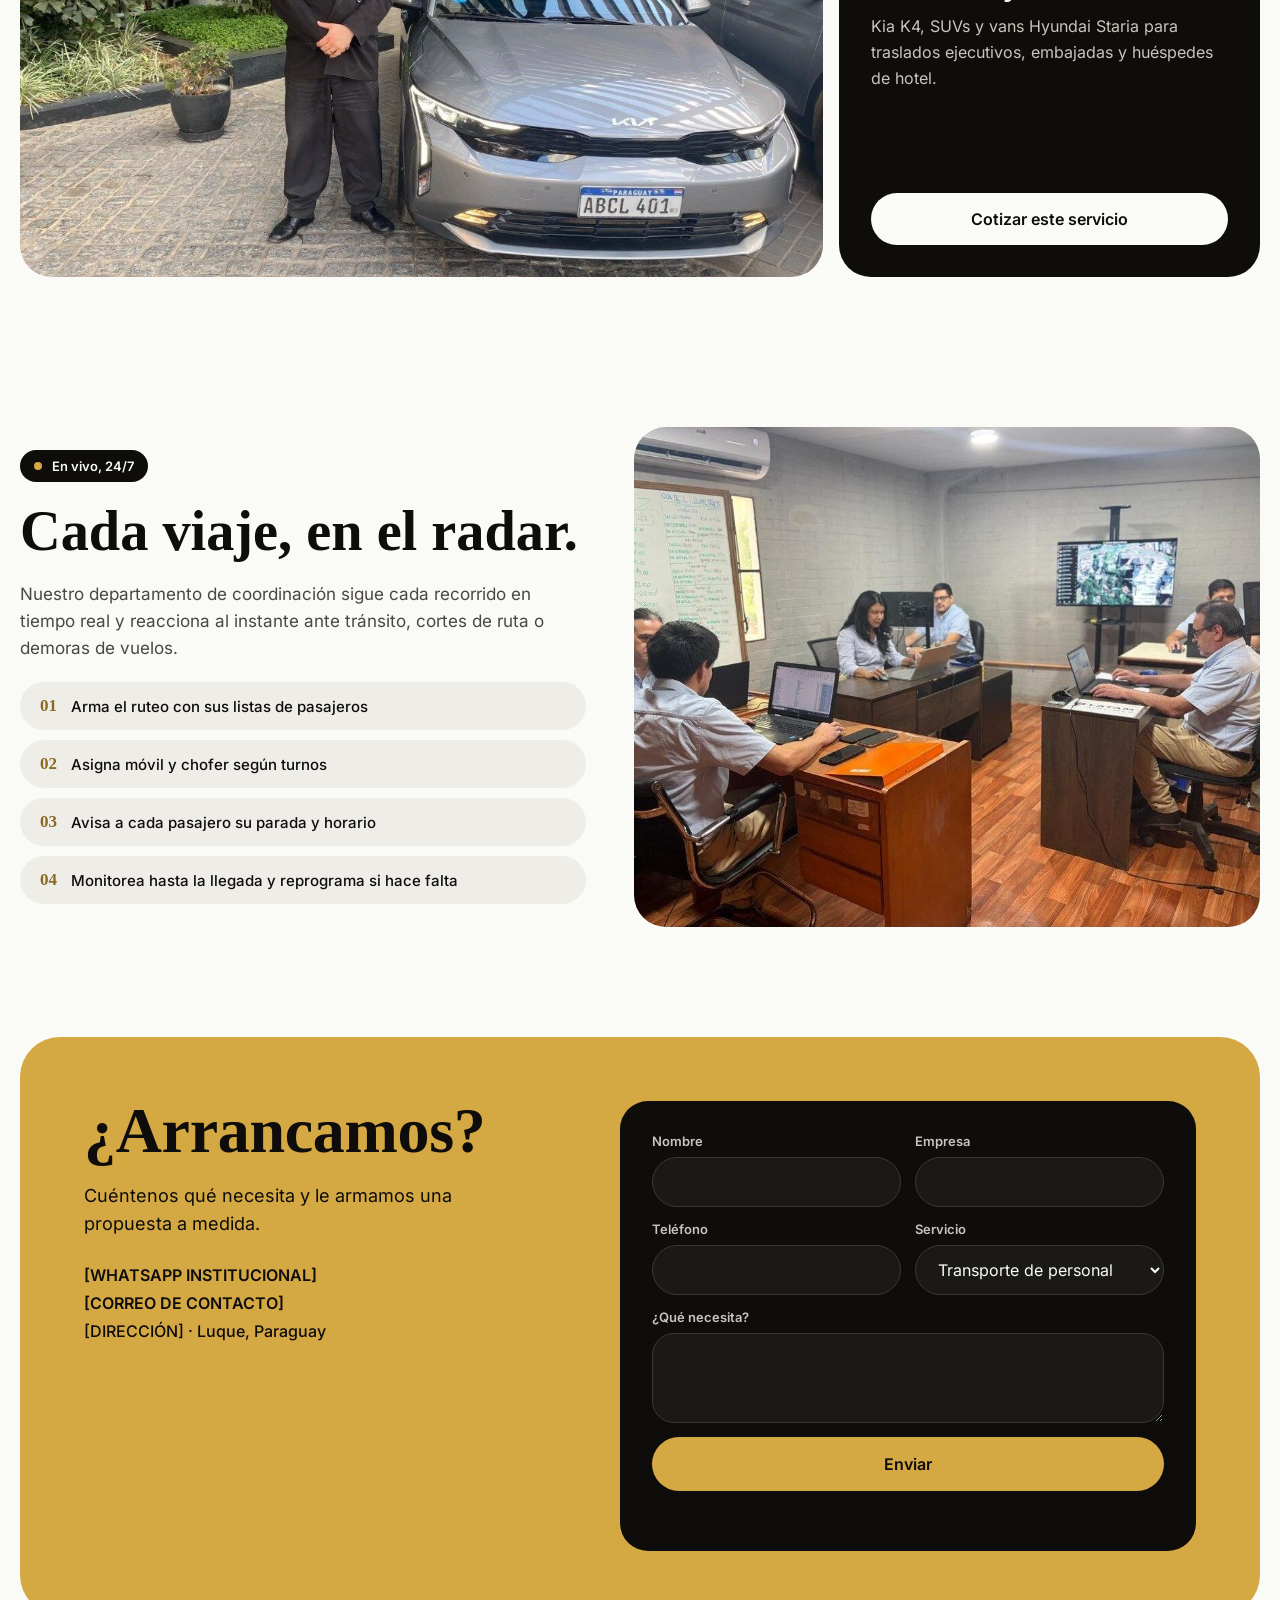
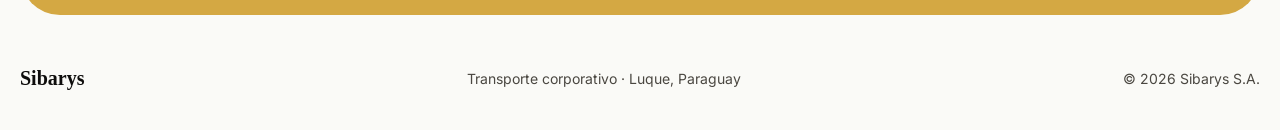
==== commit 2821524a: "Cinta alineada al ancho del contenido, con bordes redondeados Co-Authored-By: Claude Opus 5.5 <norep" ====
--- a/index.html
+++ b/index.html
@@ -54,7 +54,7 @@
   </div>
 </section>
 
-<div class="cinta-wrap" aria-hidden="true"><div class="cinta"><span>Corporativo</span><svg aria-hidden="true" width="20" height="20" viewBox="0 0 24 24"><path d="M12 2l2.6 7.4L22 12l-7.4 2.6L12 22l-2.6-7.4L2 12l7.4-2.6z" fill="currentColor"/></svg><span>Tripulaciones</span><svg aria-hidden="true" width="20" height="20" viewBox="0 0 24 24"><path d="M12 2l2.6 7.4L22 12l-7.4 2.6L12 22l-2.6-7.4L2 12l7.4-2.6z" fill="currentColor"/></svg><span>Embajadas</span><svg aria-hidden="true" width="20" height="20" viewBox="0 0 24 24"><path d="M12 2l2.6 7.4L22 12l-7.4 2.6L12 22l-2.6-7.4L2 12l7.4-2.6z" fill="currentColor"/></svg><span>Hoteles</span><svg aria-hidden="true" width="20" height="20" viewBox="0 0 24 24"><path d="M12 2l2.6 7.4L22 12l-7.4 2.6L12 22l-2.6-7.4L2 12l7.4-2.6z" fill="currentColor"/></svg><span>Congresos y eventos</span><svg aria-hidden="true" width="20" height="20" viewBox="0 0 24 24"><path d="M12 2l2.6 7.4L22 12l-7.4 2.6L12 22l-2.6-7.4L2 12l7.4-2.6z" fill="currentColor"/></svg><span>Cisternas</span><svg aria-hidden="true" width="20" height="20" viewBox="0 0 24 24"><path d="M12 2l2.6 7.4L22 12l-7.4 2.6L12 22l-2.6-7.4L2 12l7.4-2.6z" fill="currentColor"/></svg><span>Corporativo</span><svg aria-hidden="true" width="20" height="20" viewBox="0 0 24 24"><path d="M12 2l2.6 7.4L22 12l-7.4 2.6L12 22l-2.6-7.4L2 12l7.4-2.6z" fill="currentColor"/></svg><span>Tripulaciones</span><svg aria-hidden="true" width="20" height="20" viewBox="0 0 24 24"><path d="M12 2l2.6 7.4L22 12l-7.4 2.6L12 22l-2.6-7.4L2 12l7.4-2.6z" fill="currentColor"/></svg><span>Embajadas</span><svg aria-hidden="true" width="20" height="20" viewBox="0 0 24 24"><path d="M12 2l2.6 7.4L22 12l-7.4 2.6L12 22l-2.6-7.4L2 12l7.4-2.6z" fill="currentColor"/></svg><span>Hoteles</span><svg aria-hidden="true" width="20" height="20" viewBox="0 0 24 24"><path d="M12 2l2.6 7.4L22 12l-7.4 2.6L12 22l-2.6-7.4L2 12l7.4-2.6z" fill="currentColor"/></svg><span>Congresos y eventos</span><svg aria-hidden="true" width="20" height="20" viewBox="0 0 24 24"><path d="M12 2l2.6 7.4L22 12l-7.4 2.6L12 22l-2.6-7.4L2 12l7.4-2.6z" fill="currentColor"/></svg><span>Cisternas</span><svg aria-hidden="true" width="20" height="20" viewBox="0 0 24 24"><path d="M12 2l2.6 7.4L22 12l-7.4 2.6L12 22l-2.6-7.4L2 12l7.4-2.6z" fill="currentColor"/></svg></div></div>
+<div class="contenedor"><div class="cinta-wrap" aria-hidden="true"><div class="cinta"><span>Corporativo</span><svg aria-hidden="true" width="20" height="20" viewBox="0 0 24 24"><path d="M12 2l2.6 7.4L22 12l-7.4 2.6L12 22l-2.6-7.4L2 12l7.4-2.6z" fill="currentColor"/></svg><span>Tripulaciones</span><svg aria-hidden="true" width="20" height="20" viewBox="0 0 24 24"><path d="M12 2l2.6 7.4L22 12l-7.4 2.6L12 22l-2.6-7.4L2 12l7.4-2.6z" fill="currentColor"/></svg><span>Embajadas</span><svg aria-hidden="true" width="20" height="20" viewBox="0 0 24 24"><path d="M12 2l2.6 7.4L22 12l-7.4 2.6L12 22l-2.6-7.4L2 12l7.4-2.6z" fill="currentColor"/></svg><span>Hoteles</span><svg aria-hidden="true" width="20" height="20" viewBox="0 0 24 24"><path d="M12 2l2.6 7.4L22 12l-7.4 2.6L12 22l-2.6-7.4L2 12l7.4-2.6z" fill="currentColor"/></svg><span>Congresos y eventos</span><svg aria-hidden="true" width="20" height="20" viewBox="0 0 24 24"><path d="M12 2l2.6 7.4L22 12l-7.4 2.6L12 22l-2.6-7.4L2 12l7.4-2.6z" fill="currentColor"/></svg><span>Cisternas</span><svg aria-hidden="true" width="20" height="20" viewBox="0 0 24 24"><path d="M12 2l2.6 7.4L22 12l-7.4 2.6L12 22l-2.6-7.4L2 12l7.4-2.6z" fill="currentColor"/></svg><span>Corporativo</span><svg aria-hidden="true" width="20" height="20" viewBox="0 0 24 24"><path d="M12 2l2.6 7.4L22 12l-7.4 2.6L12 22l-2.6-7.4L2 12l7.4-2.6z" fill="currentColor"/></svg><span>Tripulaciones</span><svg aria-hidden="true" width="20" height="20" viewBox="0 0 24 24"><path d="M12 2l2.6 7.4L22 12l-7.4 2.6L12 22l-2.6-7.4L2 12l7.4-2.6z" fill="currentColor"/></svg><span>Embajadas</span><svg aria-hidden="true" width="20" height="20" viewBox="0 0 24 24"><path d="M12 2l2.6 7.4L22 12l-7.4 2.6L12 22l-2.6-7.4L2 12l7.4-2.6z" fill="currentColor"/></svg><span>Hoteles</span><svg aria-hidden="true" width="20" height="20" viewBox="0 0 24 24"><path d="M12 2l2.6 7.4L22 12l-7.4 2.6L12 22l-2.6-7.4L2 12l7.4-2.6z" fill="currentColor"/></svg><span>Congresos y eventos</span><svg aria-hidden="true" width="20" height="20" viewBox="0 0 24 24"><path d="M12 2l2.6 7.4L22 12l-7.4 2.6L12 22l-2.6-7.4L2 12l7.4-2.6z" fill="currentColor"/></svg><span>Cisternas</span><svg aria-hidden="true" width="20" height="20" viewBox="0 0 24 24"><path d="M12 2l2.6 7.4L22 12l-7.4 2.6L12 22l-2.6-7.4L2 12l7.4-2.6z" fill="currentColor"/></svg></div></div></div>
 
 <section class="contenedor seccion" id="nosotros" style="padding-top:80px">
   <h2 class="titulo-seccion" style="max-width:820px;margin-bottom:40px">Seguridad, comodidad y puntualidad. <span class="gris-medio">Para que su empresa nunca se detenga.</span></h2>
--- a/styles.css
+++ b/styles.css
@@ -109,8 +109,8 @@
 
 /* ---------- Cinta ---------- */
 .cinta-wrap {
-  background: var(--oro); color: var(--negro); padding: 18px 0; margin: 36px 0 0;
-  width: 100%; overflow: hidden;
+  background: var(--oro); color: var(--negro); padding: 18px 0; margin: 16px auto 0;
+  max-width: 1240px; overflow: hidden; border-radius: 28px;
 }
 .cinta {
   display: flex; gap: 36px; width: max-content; align-items: center; white-space: nowrap;
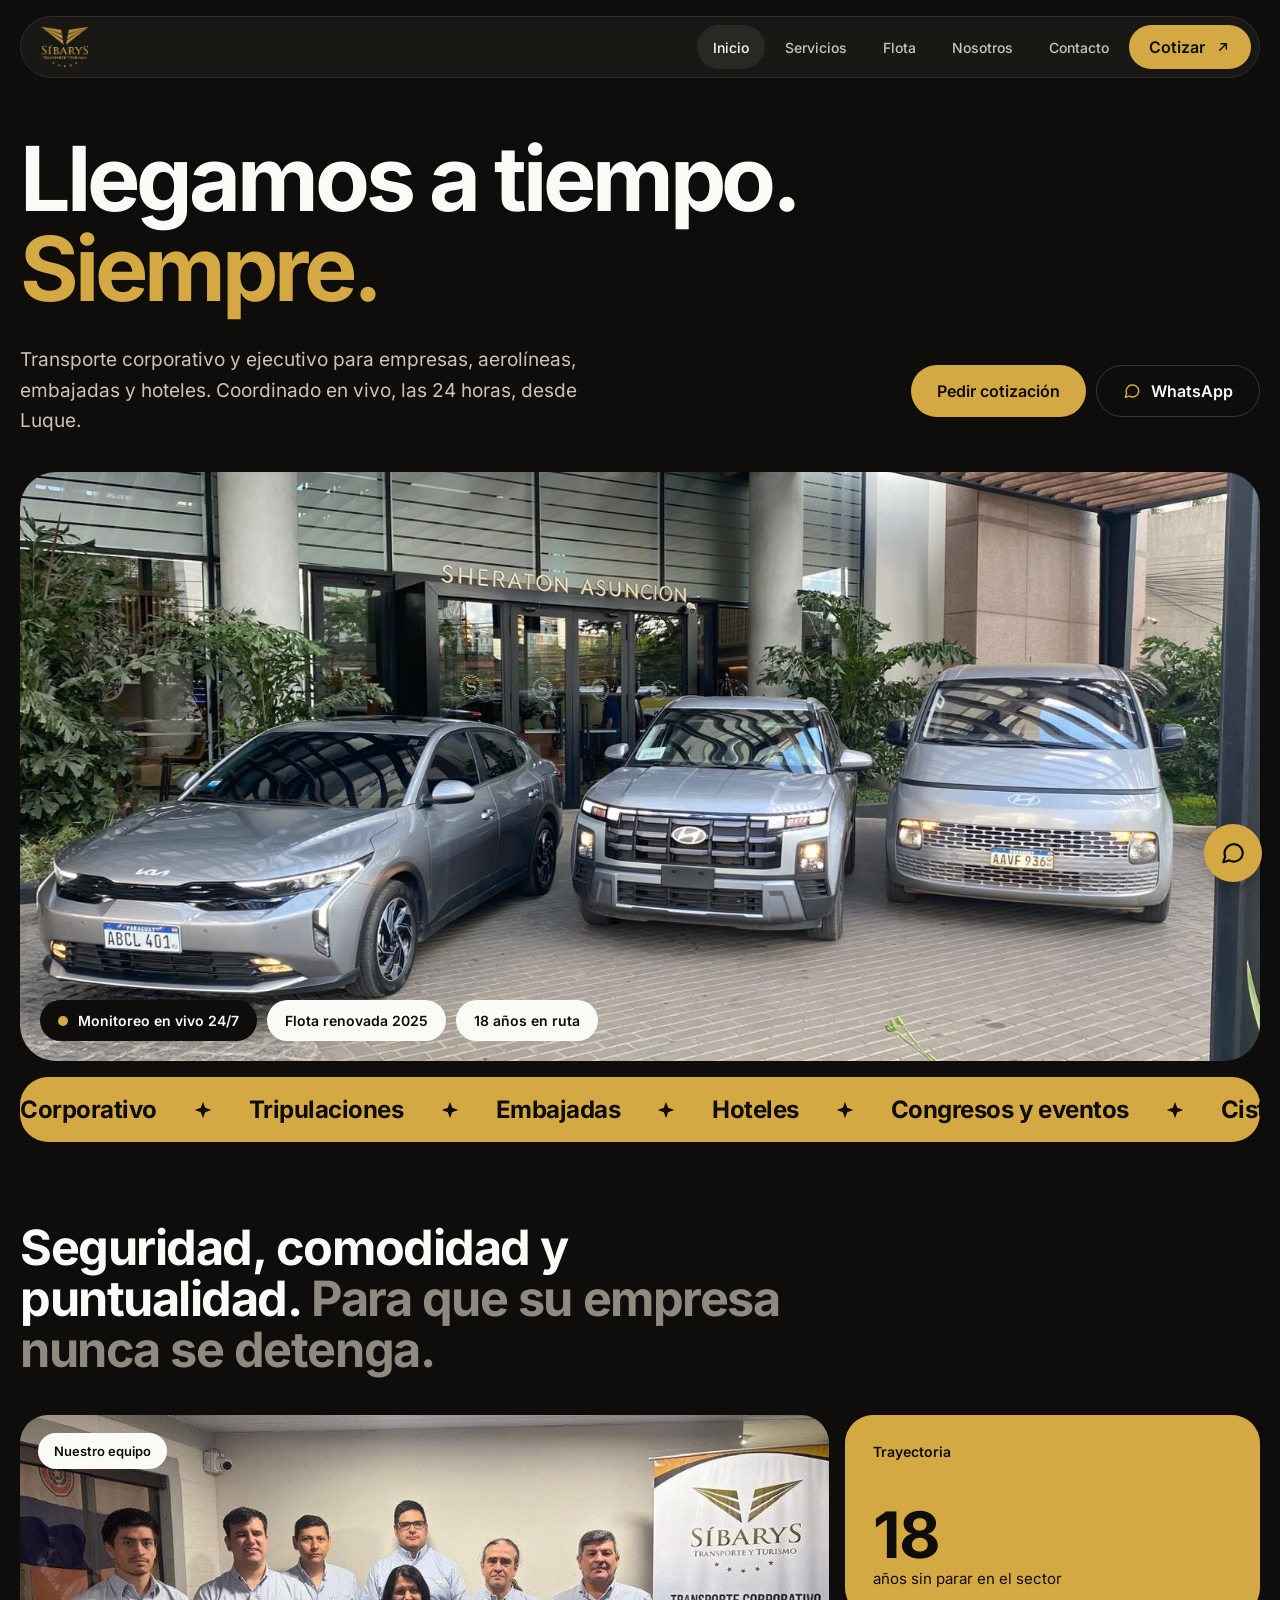
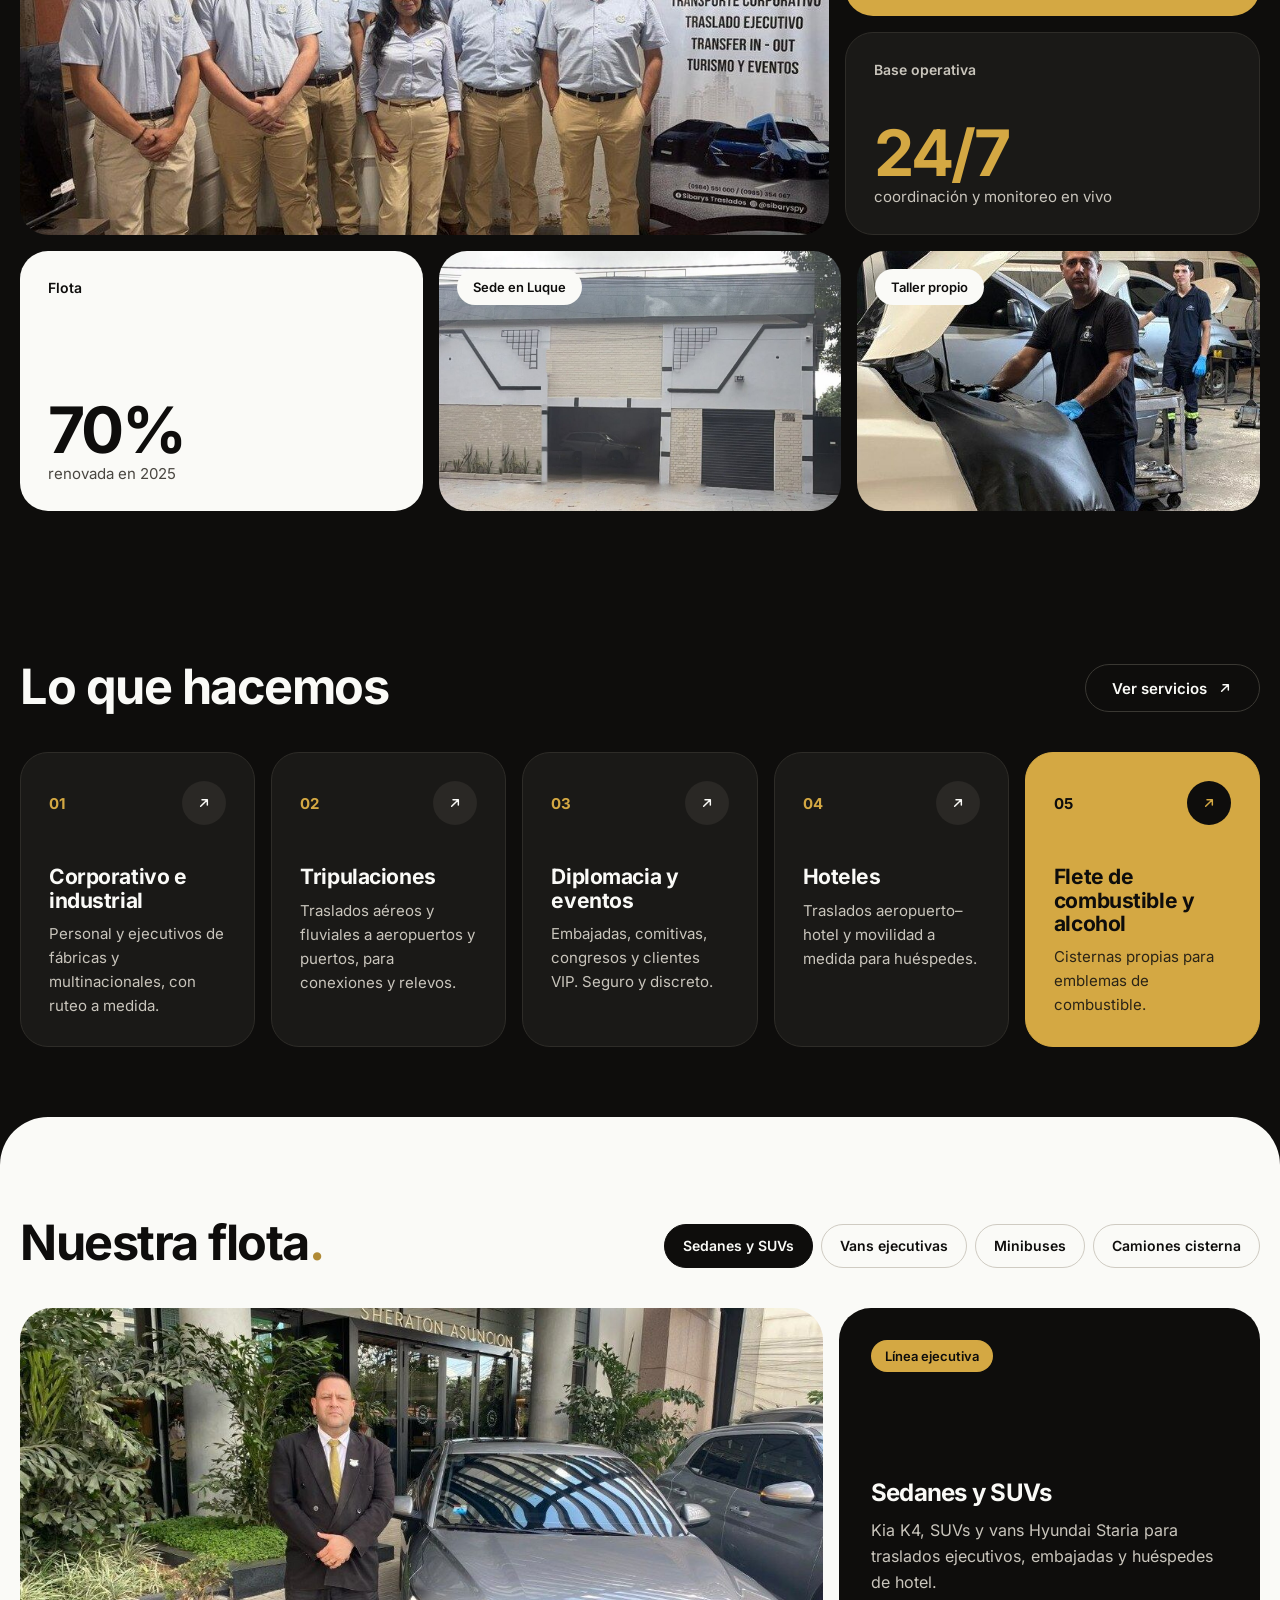
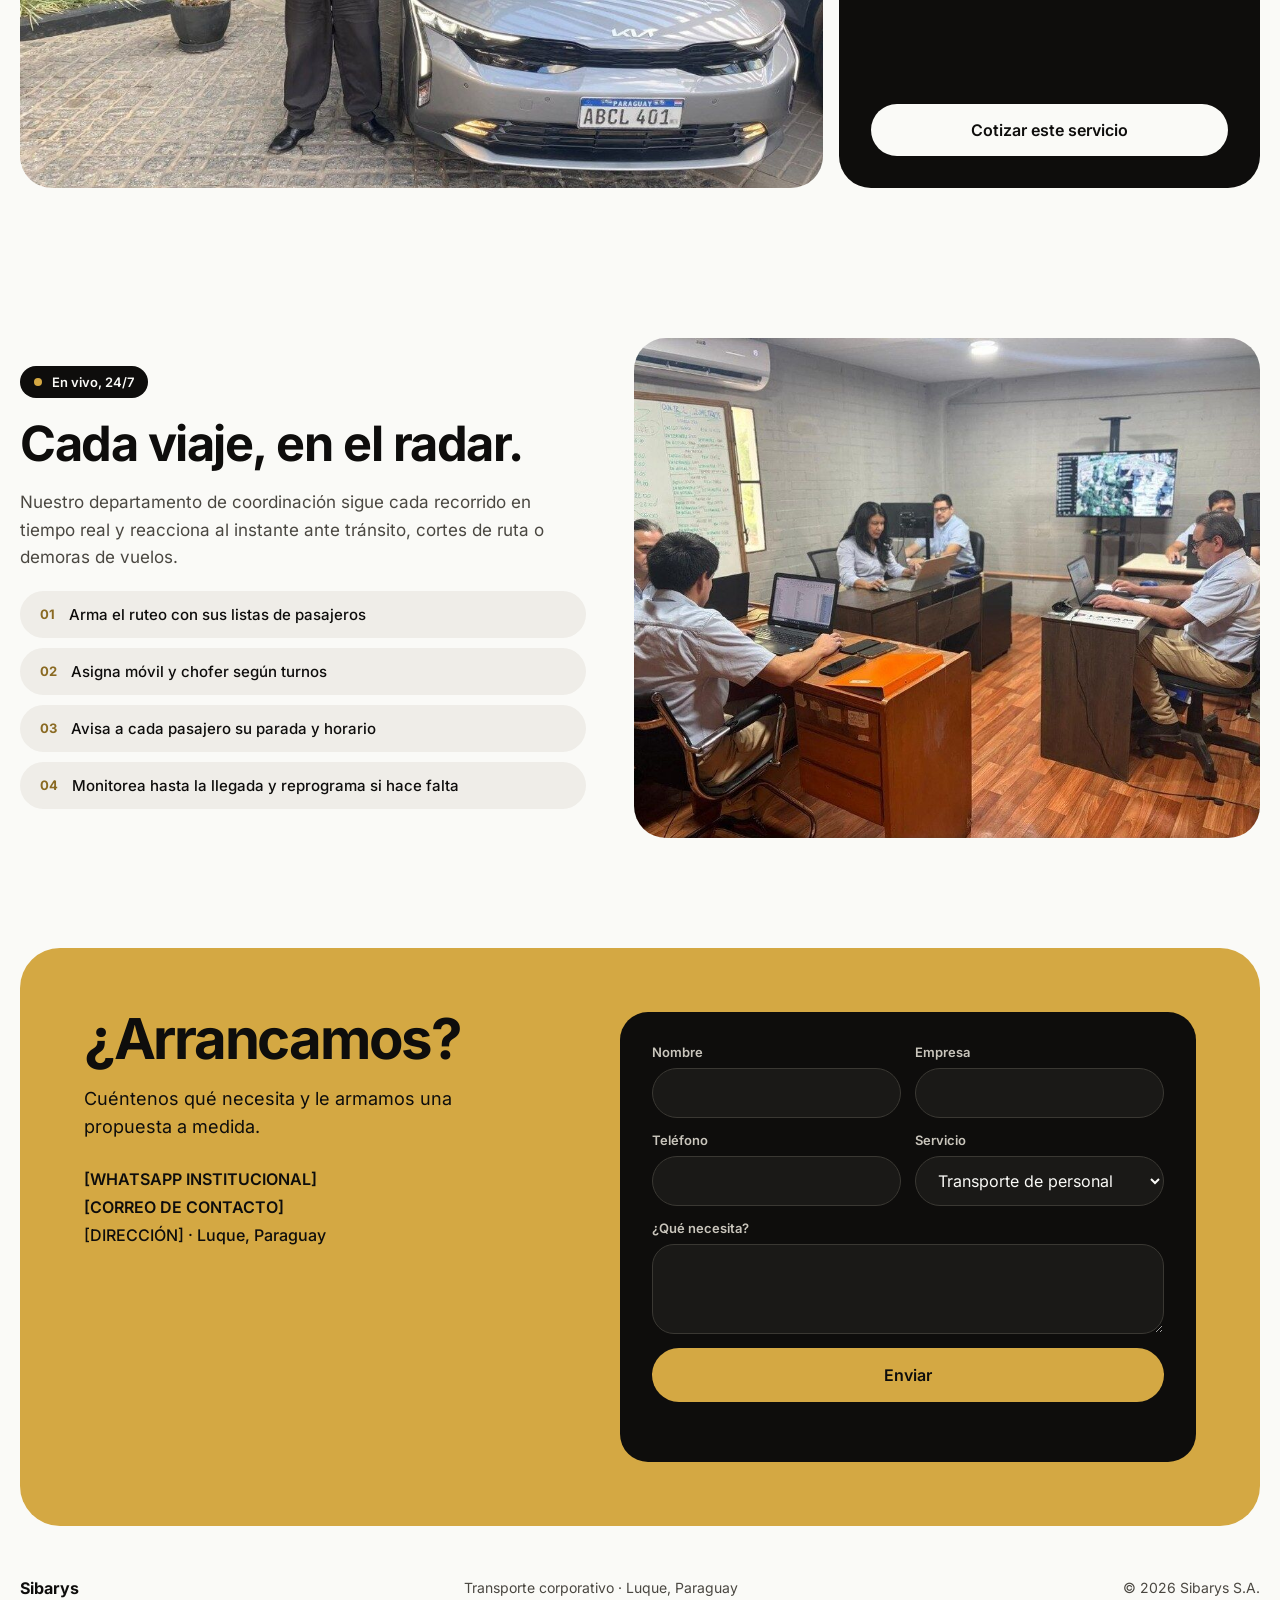
==== commit 24e48eb5: "Títulos con Inter (misma letra del menú) Co-Authored-By: Claude Opus 5.5 <noreply@anthropic.com> Cla" ====
--- a/index.html
+++ b/index.html
@@ -12,7 +12,7 @@
 <meta property="og:type" content="website">
 <meta property="og:locale" content="es_PY">
 <link rel="icon" type="image/png" href="img/favicon.png">
-<link rel="preload" href="fonts/cormorant-garamond-latin-700-normal.woff2" as="font" type="font/woff2" crossorigin>
+<link rel="preload" href="fonts/inter-latin-700-normal.woff2" as="font" type="font/woff2" crossorigin>
 <link rel="stylesheet" href="styles.css">
 <script src="app.js" defer></script>
 </head>
--- a/styles.css
+++ b/styles.css
@@ -1,6 +1,3 @@
-@font-face { font-family: "Cormorant Garamond"; font-style: normal; font-weight: 600; font-display: swap; src: url("fonts/cormorant-garamond-latin-600-normal.woff2") format("woff2"); }
-@font-face { font-family: "Cormorant Garamond"; font-style: normal; font-weight: 700; font-display: swap; src: url("fonts/cormorant-garamond-latin-700-normal.woff2") format("woff2"); }
-@font-face { font-family: "Cormorant Garamond"; font-style: italic; font-weight: 700; font-display: swap; src: url("fonts/cormorant-garamond-latin-700-italic.woff2") format("woff2"); }
 @font-face { font-family: "Inter"; font-style: normal; font-weight: 400; font-display: swap; src: url("fonts/inter-latin-400-normal.woff2") format("woff2"); }
 @font-face { font-family: "Inter"; font-style: normal; font-weight: 500; font-display: swap; src: url("fonts/inter-latin-500-normal.woff2") format("woff2"); }
 @font-face { font-family: "Inter"; font-style: normal; font-weight: 600; font-display: swap; src: url("fonts/inter-latin-600-normal.woff2") format("woff2"); }
@@ -18,7 +15,7 @@
   --gris-texto: #4A4741;
   --oro: #D4A843;
   --oro-texto: #8A6A22;
-  --display: "Cormorant Garamond", Georgia, "Times New Roman", serif;
+  --display: Inter, system-ui, -apple-system, "Segoe UI", sans-serif;
 }
 
 * { box-sizing: border-box; }
@@ -37,7 +34,7 @@
 p { margin: 0; }
 
 .contenedor { max-width: 1280px; margin: 0 auto; padding-left: 20px; padding-right: 20px; }
-.display { font-family: var(--display); letter-spacing: 0; }
+.display { font-family: var(--display); letter-spacing: -0.03em; }
 .oro { color: var(--oro); }
 
 /* ---------- Navegación ---------- */
@@ -89,7 +86,7 @@
 .hero-top { display: flex; flex-direction: column; gap: 32px; }
 .hero h1 {
   font-family: var(--display); font-weight: 700;
-  font-size: clamp(46px, 8.4vw, 124px); line-height: 0.95; letter-spacing: -0.01em;
+  font-size: clamp(42px, 7vw, 104px); line-height: 1; letter-spacing: -0.045em;
   min-width: 0;
 }
 .hero-texto { display: flex; flex-wrap: wrap; align-items: center; justify-content: space-between; gap: 22px 40px; }
@@ -114,7 +111,7 @@
 }
 .cinta {
   display: flex; gap: 36px; width: max-content; align-items: center; white-space: nowrap;
-  font-family: var(--display); font-weight: 700; font-size: 30px;
+  font-family: var(--display); font-weight: 700; font-size: 24px; letter-spacing: -0.02em;
   animation: cinta 28s linear infinite;
 }
 @keyframes cinta { from { transform: translateX(0); } to { transform: translateX(-50%); } }
@@ -122,7 +119,7 @@
 
 /* ---------- Secciones ---------- */
 .seccion { padding-top: 110px; padding-bottom: 40px; }
-.titulo-seccion { font-family: var(--display); font-weight: 600; font-size: clamp(34px, 4.4vw, 58px); line-height: 1.05; letter-spacing: 0; }
+.titulo-seccion { font-family: var(--display); font-weight: 700; font-size: clamp(30px, 3.8vw, 50px); line-height: 1.05; letter-spacing: -0.03em; }
 .cabecera { display: flex; flex-wrap: wrap; align-items: flex-end; justify-content: space-between; gap: 20px; margin-bottom: 40px; }
 .gris-medio { color: #8F8A80; }
 
@@ -134,7 +131,7 @@
 .tile .chip { position: absolute; left: 18px; top: 18px; font-size: 13px; padding: 10px 16px; }
 .tile-dato { padding: 28px; display: flex; flex-direction: column; justify-content: space-between; gap: 20px; min-height: 190px; }
 .tile-dato .rotulo { font-size: 14px; font-weight: 600; }
-.tile-dato .numero { font-family: var(--display); font-weight: 700; font-size: 64px; line-height: .9; letter-spacing: -0.005em; }
+.tile-dato .numero { font-family: var(--display); font-weight: 700; font-size: 64px; line-height: .9; letter-spacing: -0.04em; }
 .tile-dato .detalle { font-size: 15px; margin-top: 6px; }
 .t-oro { background: var(--oro); color: var(--negro); }
 .t-carbon { background: var(--carbon); border: 1px solid var(--borde); }
@@ -152,9 +149,9 @@
 }
 .tarjeta-servicio:hover { transform: translateY(-3px); border-color: var(--oro); }
 .tarjeta-servicio .top { display: flex; justify-content: space-between; align-items: center; }
-.tarjeta-servicio .num { font-family: var(--display); font-weight: 700; font-size: 20px; color: var(--oro); }
+.tarjeta-servicio .num { font-family: var(--display); font-weight: 700; font-size: 15px; color: var(--oro); }
 .flecha { width: 44px; height: 44px; border-radius: 999px; background: var(--gris); display: flex; align-items: center; justify-content: center; }
-.tarjeta-servicio h3 { font-family: var(--display); font-weight: 700; font-size: 27px; line-height: 1.1; margin-bottom: 10px; }
+.tarjeta-servicio h3 { font-family: var(--display); font-weight: 700; font-size: 21px; letter-spacing: -0.02em; line-height: 1.1; margin-bottom: 10px; }
 .tarjeta-servicio p { font-size: 15px; line-height: 1.6; color: var(--texto-suave); }
 .tarjeta-servicio.destacada { background: var(--oro); color: var(--negro); border-color: var(--oro); }
 .tarjeta-servicio.destacada .num { color: var(--negro); }
@@ -180,7 +177,7 @@
   padding: 32px; display: flex; flex-direction: column; justify-content: space-between; gap: 28px;
 }
 .etiqueta { align-self: flex-start; padding: 8px 14px; border-radius: 999px; background: var(--oro); color: var(--negro); font-size: 13px; font-weight: 600; }
-.visor-info h3 { font-family: var(--display); font-weight: 700; font-size: 36px; line-height: 1.1; margin-bottom: 12px; }
+.visor-info h3 { font-family: var(--display); font-weight: 700; font-size: 24px; letter-spacing: -0.02em; letter-spacing: -0.03em; line-height: 1.1; margin-bottom: 12px; }
 .visor-info p { font-size: 16px; line-height: 1.6; color: var(--texto-suave); }
 
 /* Coordinación */
@@ -189,7 +186,7 @@
 .coordinacion-texto > p { font-size: 17px; line-height: 1.6; color: var(--gris-texto); }
 .pasos { margin: 0; padding: 0; list-style: none; display: flex; flex-direction: column; gap: 10px; }
 .pasos li { display: flex; align-items: center; gap: 14px; padding: 14px 20px; border-radius: 999px; background: var(--claro); font-size: 15px; font-weight: 500; }
-.pasos span { font-family: var(--display); font-weight: 700; font-size: 17px; color: var(--oro-texto); }
+.pasos span { font-family: var(--display); font-weight: 700; font-size: 13px; color: var(--oro-texto); }
 .coordinacion-foto { flex: 1 1 480px; min-width: 0; border-radius: 32px; overflow: hidden; }
 .coordinacion-foto img { width: 100%; height: 500px; object-fit: cover; }
 
@@ -200,7 +197,7 @@
   padding: clamp(32px, 5vw, 64px); display: flex; flex-wrap: wrap; gap: 40px;
 }
 .contacto-texto { flex: 1 1 380px; min-width: 0; display: flex; flex-direction: column; gap: 20px; }
-.contacto-texto h2 { font-family: var(--display); font-weight: 700; font-size: clamp(46px, 5vw, 80px); line-height: 1; line-height: .95; letter-spacing: -0.005em; }
+.contacto-texto h2 { font-family: var(--display); font-weight: 700; font-size: clamp(40px, 4.4vw, 68px); line-height: 1; letter-spacing: -0.04em; line-height: .95; letter-spacing: -0.04em; }
 .contacto-texto p { font-size: 18px; line-height: 1.55; max-width: 420px; }
 .datos { display: flex; flex-direction: column; gap: 8px; font-size: 16px; font-weight: 600; padding-top: 8px; }
 .formulario {
@@ -221,7 +218,7 @@
 /* Pie */
 .pie { background: var(--blanco); color: var(--gris-texto); }
 .pie .contenedor { padding-top: 32px; padding-bottom: 40px; display: flex; flex-wrap: wrap; align-items: center; justify-content: space-between; gap: 16px; font-size: 14px; }
-.pie strong { font-family: var(--display); font-weight: 700; font-size: 20px; color: var(--negro); }
+.pie strong { font-family: var(--display); font-weight: 700; font-size: 16px; color: var(--negro); }
 
 /* WhatsApp flotante */
 .wa-flotante {
@@ -232,7 +229,7 @@
 
 /* ---------- Página Servicios ---------- */
 .titulo-pagina { padding-top: 64px; padding-bottom: 56px; display: flex; flex-wrap: wrap; align-items: flex-end; justify-content: space-between; gap: 28px; }
-.titulo-pagina h1 { font-family: var(--display); font-weight: 700; font-size: clamp(46px, 8vw, 116px); line-height: .95; letter-spacing: -0.01em; }
+.titulo-pagina h1 { font-family: var(--display); font-weight: 700; font-size: clamp(46px, 7.4vw, 108px); line-height: 1; letter-spacing: -0.045em; }
 .titulo-pagina p { font-size: 18px; line-height: 1.6; color: var(--texto-suave); max-width: 400px; }
 .explorador { display: flex; flex-wrap: wrap; gap: 16px; align-items: stretch; padding-bottom: 100px; }
 .lista-servicios { flex: 1 1 320px; min-width: 0; display: flex; flex-direction: column; gap: 10px; }
@@ -241,16 +238,16 @@
   font: inherit; font-size: 16px; font-weight: 600; cursor: pointer; width: 100%; text-align: left;
   background: var(--carbon); color: var(--blanco); border: 1px solid var(--borde);
 }
-.item-servicio .num { font-family: var(--display); font-weight: 700; font-size: 18px; color: var(--oro); }
+.item-servicio .num { font-family: var(--display); font-weight: 700; font-size: 14px; color: var(--oro); }
 .item-servicio .nombre { flex: 1 1 auto; }
 .item-servicio[aria-selected="true"] { background: var(--oro); color: var(--negro); border-color: var(--oro); }
 .item-servicio[aria-selected="true"] .num { color: var(--negro); }
 .detalle-servicio { flex: 2 1 600px; min-width: 0; border-radius: 36px; overflow: hidden; background: var(--carbon); border: 1px solid var(--borde); display: flex; flex-direction: column; }
 .detalle-foto { position: relative; }
 .detalle-foto img { width: 100%; height: 380px; object-fit: cover; }
-.detalle-foto .etiqueta { position: absolute; left: 20px; top: 20px; font-family: var(--display); font-weight: 700; font-size: 18px; padding: 10px 16px; }
+.detalle-foto .etiqueta { position: absolute; left: 20px; top: 20px; font-family: var(--display); font-weight: 700; font-size: 14px; padding: 10px 16px; }
 .detalle-cuerpo { padding: 32px; display: flex; flex-direction: column; gap: 18px; }
-.detalle-cuerpo h2 { font-family: var(--display); font-weight: 700; font-size: clamp(30px, 3.4vw, 44px); line-height: 1.1; letter-spacing: 0; }
+.detalle-cuerpo h2 { font-family: var(--display); font-weight: 700; font-size: clamp(26px, 3vw, 38px); letter-spacing: -0.03em; line-height: 1.1; letter-spacing: -0.03em; }
 .detalle-cuerpo p { font-size: 17px; line-height: 1.65; color: var(--texto-suave); }
 .detalle-pie { display: flex; flex-wrap: wrap; align-items: center; justify-content: space-between; gap: 16px; padding-top: 6px; }
 .unidades { display: inline-flex; align-items: center; gap: 10px; padding: 10px 16px; border-radius: 999px; background: var(--gris); font-size: 14px; }
@@ -264,7 +261,7 @@
 .grilla-pasos li.oscuro .n { color: var(--oro); }
 .grilla-pasos li.oscuro p { color: var(--texto-suave); }
 .cta-caja { max-width: 1240px; margin: 0 auto; border-radius: 40px; background: var(--oro); color: var(--negro); padding: clamp(32px, 5vw, 64px); display: flex; flex-wrap: wrap; align-items: center; justify-content: space-between; gap: 32px; }
-.cta-caja h2 { font-family: var(--display); font-weight: 700; font-size: clamp(36px, 5vw, 68px); line-height: .95; letter-spacing: -0.005em; margin-bottom: 14px; }
+.cta-caja h2 { font-family: var(--display); font-weight: 700; font-size: clamp(36px, 5vw, 68px); line-height: .95; letter-spacing: -0.04em; margin-bottom: 14px; }
 .cta-caja p { font-size: 18px; line-height: 1.55; }
 
 @media (max-width: 600px) {
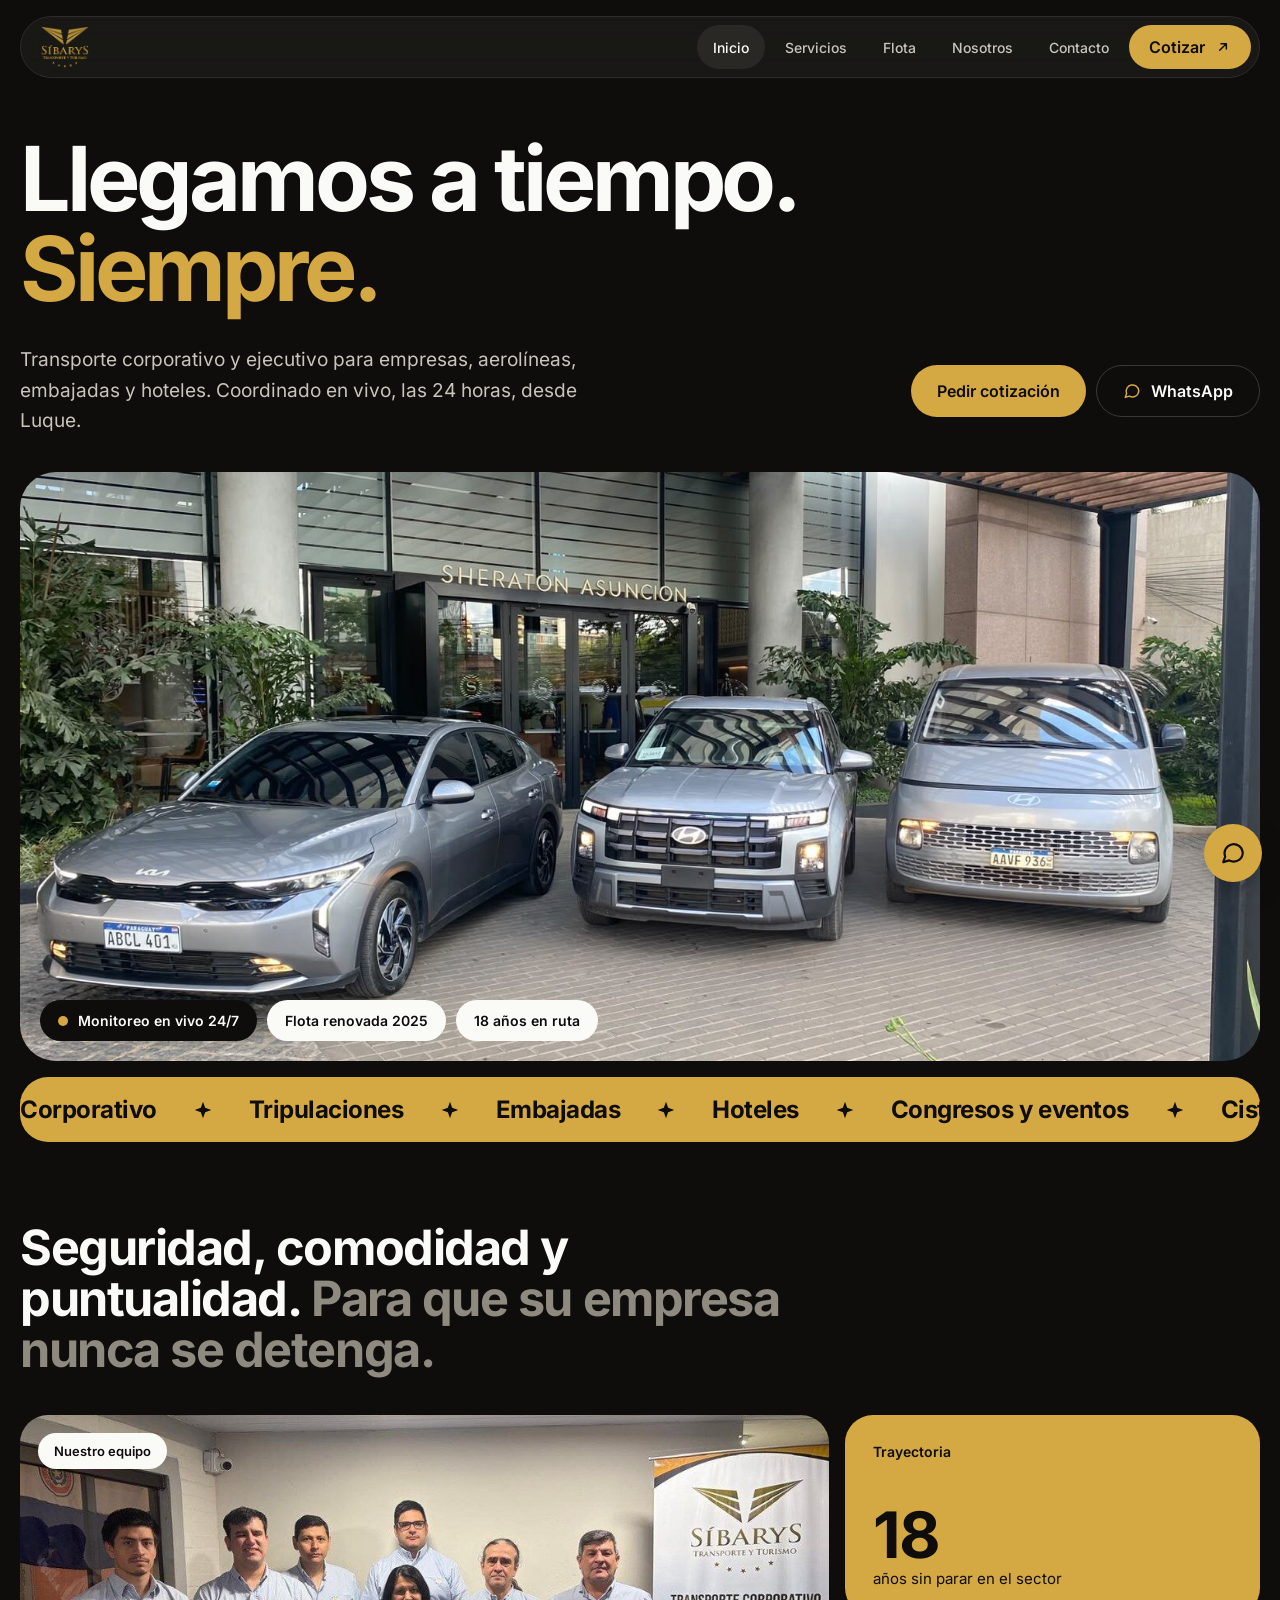
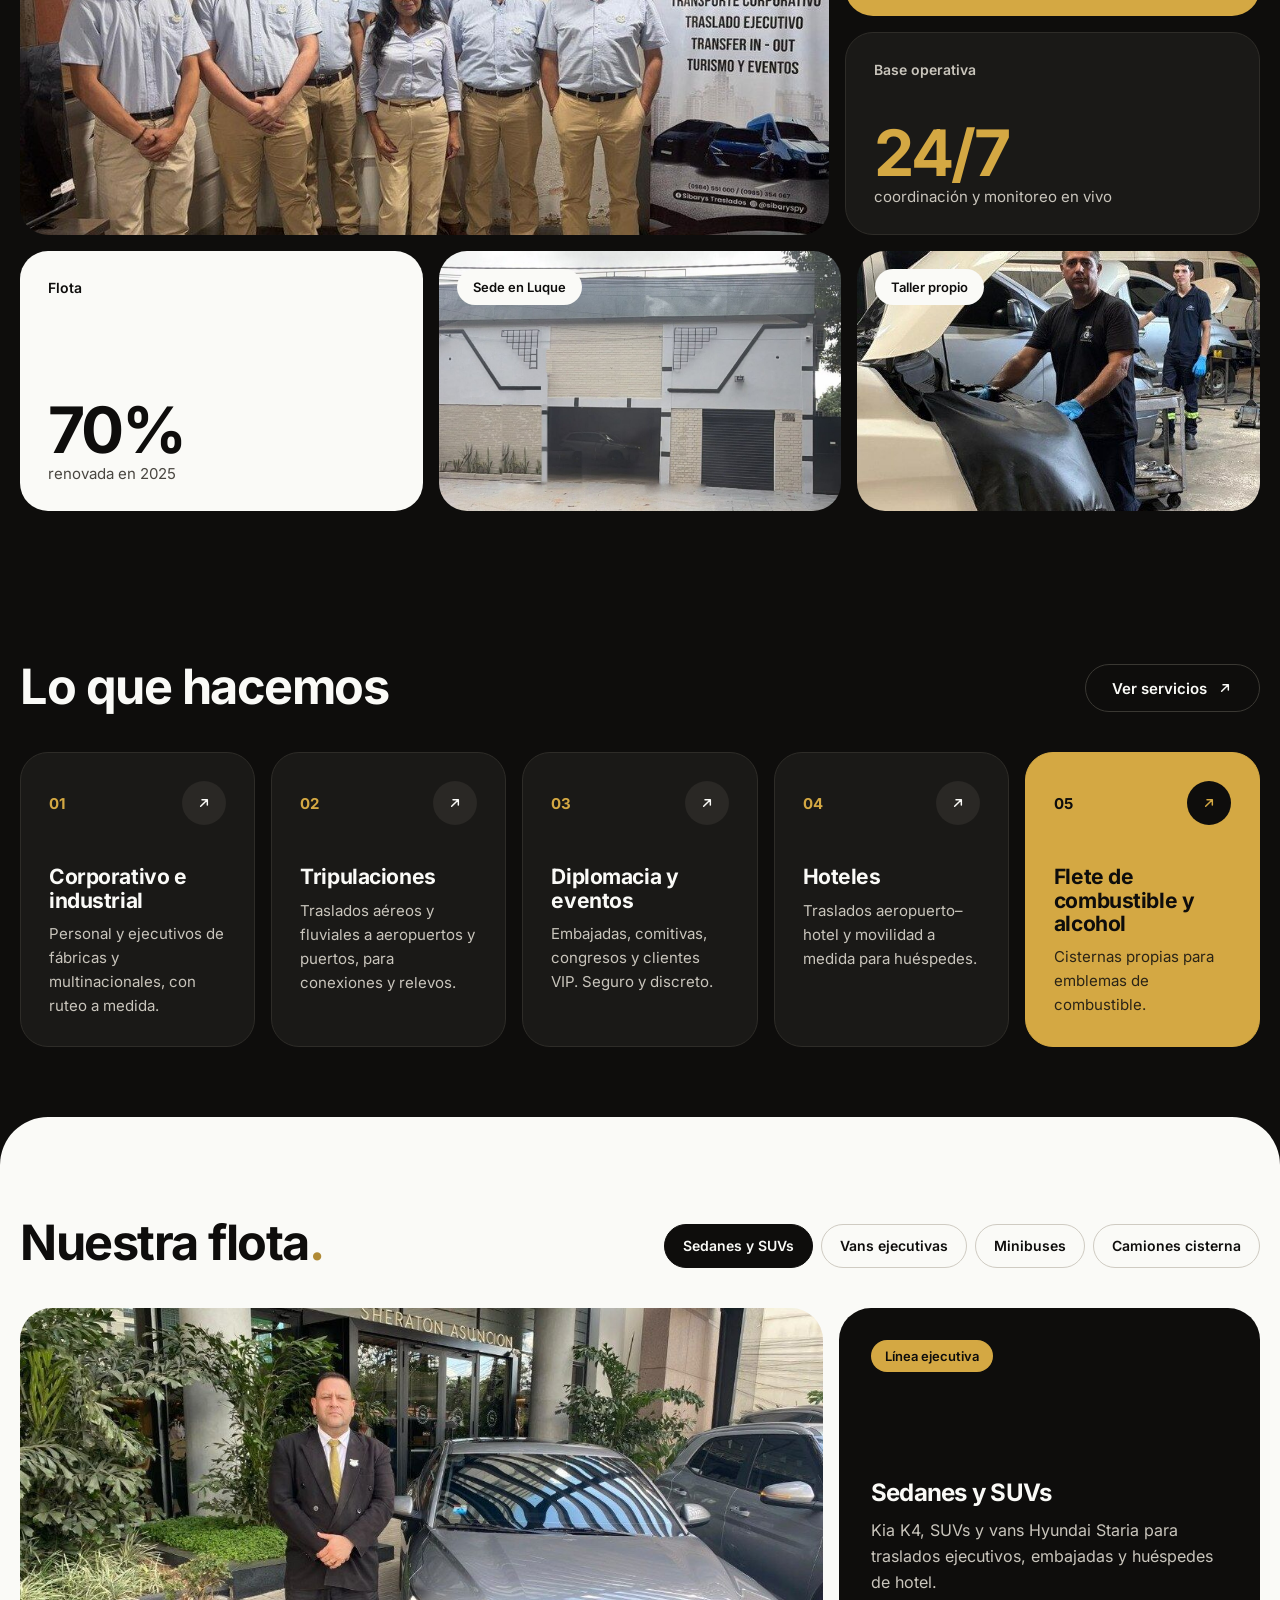
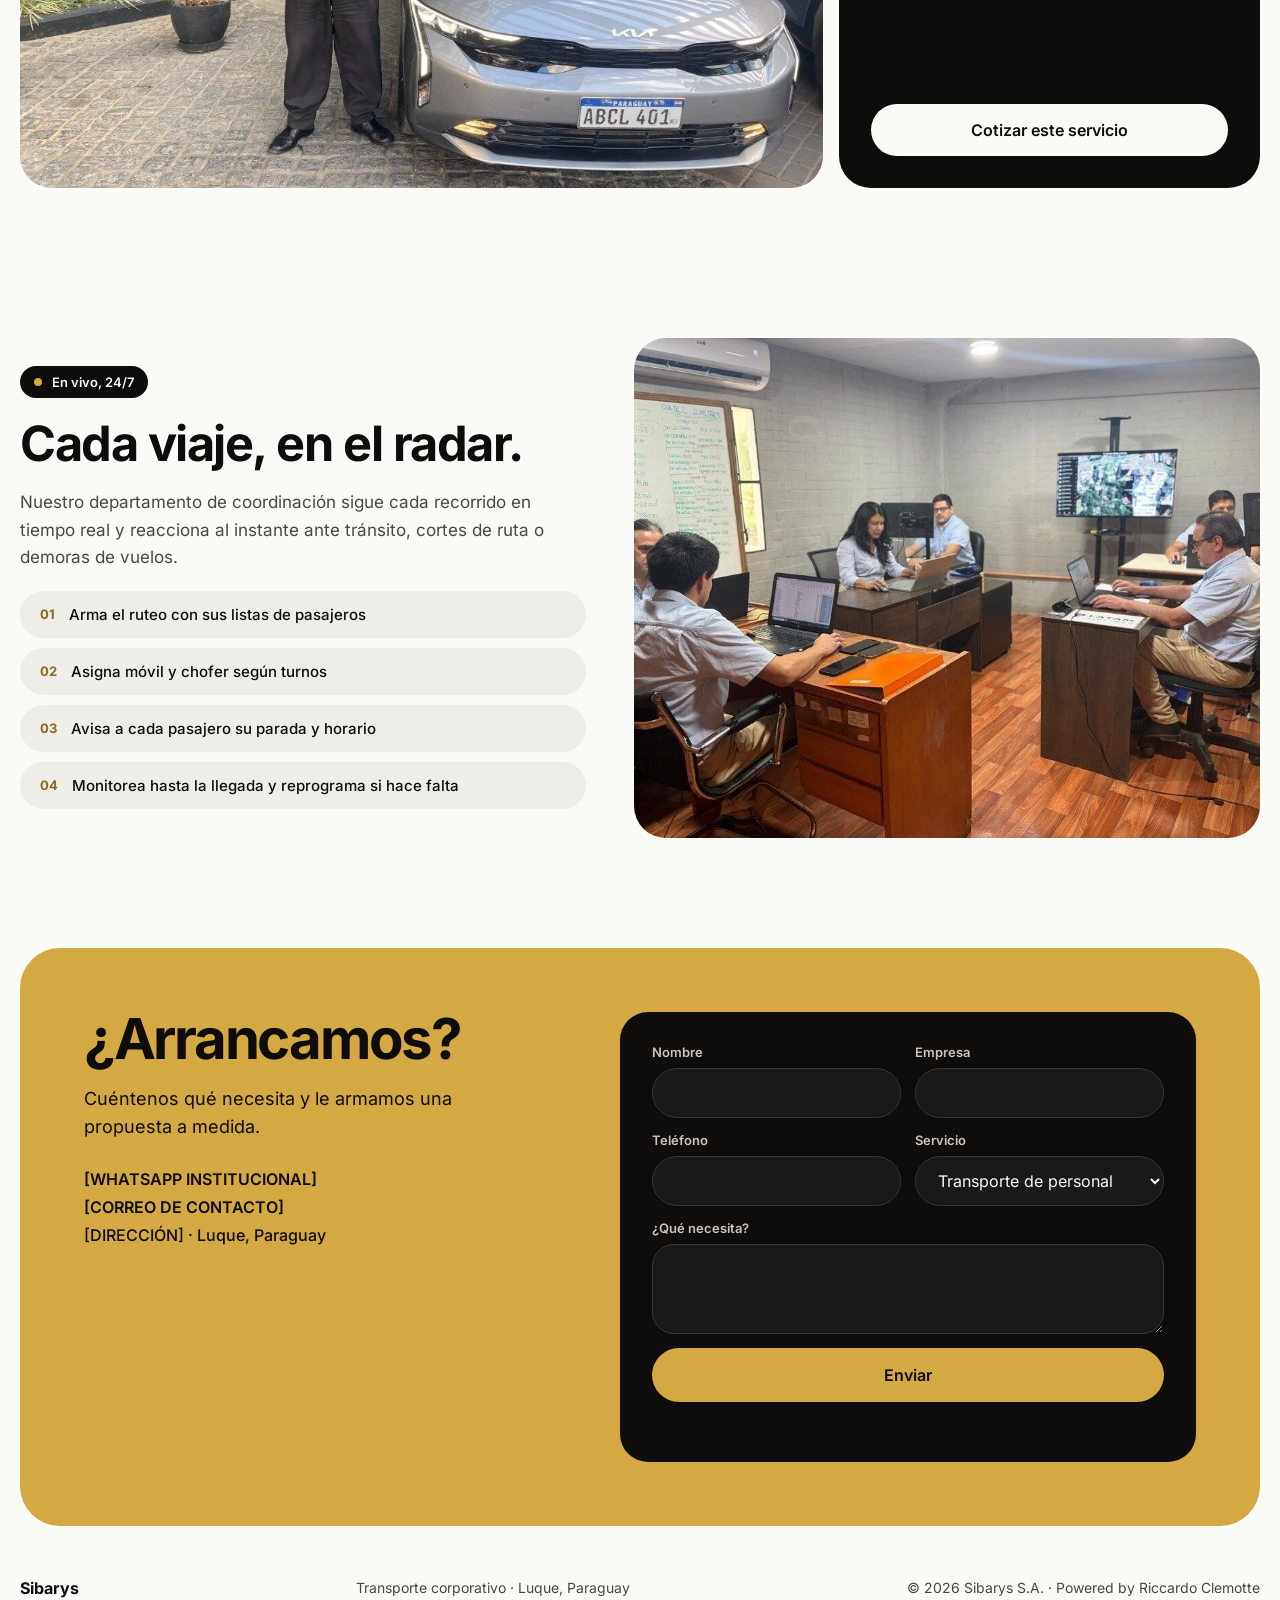
==== commit b1aacba0: "Pie: Powered by Riccardo Clemotte Co-Authored-By: Claude Opus 5.5 <noreply@anthropic.com> Claude-Ses" ====
--- a/index.html
+++ b/index.html
@@ -171,7 +171,7 @@
   <div class="contenedor">
     <strong>Sibarys</strong>
     <span>Transporte corporativo · Luque, Paraguay</span>
-    <span>© 2026 Sibarys S.A.</span>
+    <span>© 2026 Sibarys S.A. · Powered by Riccardo Clemotte</span>
   </div>
 </footer>
 <a class="wa-flotante" href="#contacto" data-whatsapp="#contacto" aria-label="Escribir por WhatsApp"><svg aria-hidden="true" width="26" height="26" viewBox="0 0 24 24" fill="none" stroke="currentColor" stroke-width="2" stroke-linecap="round" stroke-linejoin="round"><path d="M21 11.5a8.4 8.4 0 0 1-12.6 7.3L3 20.5l1.8-5.2A8.4 8.4 0 1 1 21 11.5z"/></svg></a>
